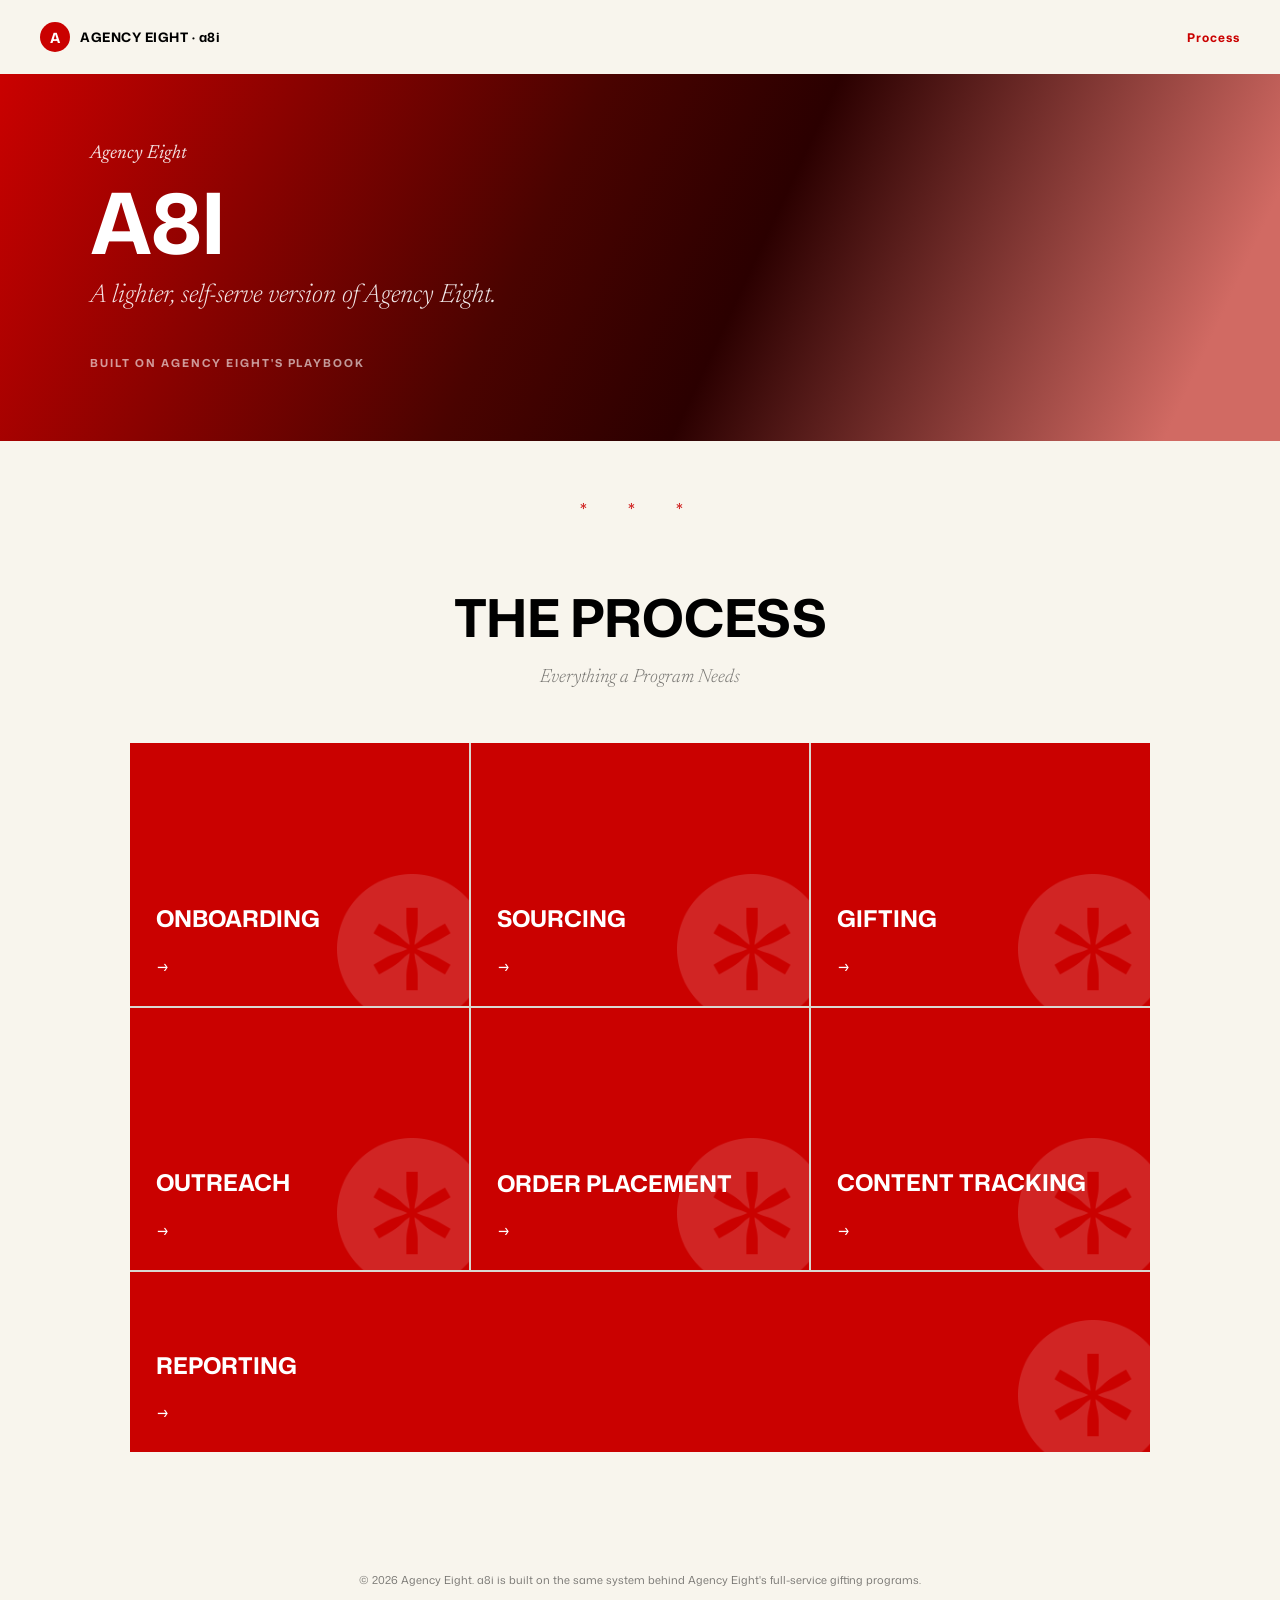
==== docs/index.html @ cb46a19c "Drop card numbers; add logo watermark to hub cards Co-Authored-By: Claude Sonnet 5 <noreply@anthropi" ====
<!DOCTYPE html>
<html lang="en">
<head>
<meta charset="utf-8">
<meta name="viewport" content="width=device-width, initial-scale=1">
<title>a8i — Our Process</title>
<link rel="icon" href="assets/icon-red.png">
<link rel="stylesheet" href="style.css">
</head>
<body>
<div id="header"></div>

<section class="hero">
  <div class="hero-inner">
    <div class="eyebrow">Agency Eight</div>
    <h1>A8I</h1>
    <p class="sub">A lighter, self-serve version of Agency Eight.</p>
    <div class="tagline">Built on Agency Eight's playbook</div>
  </div>
</section>

<div class="asterisk-divider">* * *</div>

<section class="section">
  <div class="section-head">
    <h2>The Process</h2>
    <p class="sub">Everything a Program Needs</p>
  </div>
  <div class="card-grid" id="card-grid"></div>
</section>

<div id="footer"></div>

<script src="common.js"></script>
<script>
const AREAS = [
  { id: "onboarding",       num: 1, title: "Onboarding" },
  { id: "sourcing",         num: 2, title: "Sourcing" },
  { id: "gifting",          num: 3, title: "Gifting" },
  { id: "outreach",         num: 4, title: "Outreach" },
  { id: "order-placement",  num: 5, title: "Order Placement" },
  { id: "content-tracking", num: 6, title: "Content Tracking" },
  { id: "reporting",        num: 7, title: "Reporting" },
];

document.getElementById("header").innerHTML = renderHeader({ onDark: false });
document.getElementById("footer").innerHTML = renderFooter();
const lastAlone = AREAS.length % 3 === 1;
document.getElementById("card-grid").innerHTML = AREAS.map((a, i) => `
  <a class="area-card${(lastAlone && i === AREAS.length - 1) ? " span-full" : ""}" href="${a.id}.html">
    <img class="card-mark" src="assets/icon-red.png" alt="">
    <h3>${escHtml(a.title)}</h3>
    <span class="arrow">&rarr;</span>
  </a>
`).join("");
</script>
</body>
</html>
---- docs/style.css ----
@import url('https://fonts.googleapis.com/css2?family=Mona+Sans:ital,wght@0,400;0,500;0,700;0,900;1,500&display=swap');
@import url('https://fonts.googleapis.com/css2?family=Newsreader:ital,wght@1,300;1,400&display=swap');

:root {
  --red: #CA0100;
  --black: #000000;
  --burgundy: #1A0000;
  --maroon: #400707;
  --ivory: #F8F5ED;
  --white: #FFFFFF;
  --dim: rgba(0,0,0,.52);
  --line: rgba(0,0,0,.12);
  --display: 'Mona Sans', -apple-system, sans-serif;
  --accent-serif: 'Newsreader', Georgia, serif;
}

* { box-sizing: border-box; margin: 0; padding: 0; }
.hidden { display: none !important; }
html { scroll-behavior: smooth; }
body {
  font-family: var(--display);
  background: var(--ivory);
  color: var(--black);
}

a { color: inherit; text-decoration: none; }

/* ── Header ─────────────────────────────────────────────────────────── */
.site-header {
  display: flex;
  align-items: center;
  justify-content: space-between;
  padding: 22px 40px;
  position: relative;
  z-index: 10;
}
.site-header.on-dark { color: var(--white); }
.brand-mark { display: flex; align-items: center; gap: 10px; font-weight: 700; }
.brand-mark .dot {
  width: 30px; height: 30px; border-radius: 50%;
  background: var(--red); color: var(--white);
  display: flex; align-items: center; justify-content: center;
  font-size: 14px; font-weight: 700; flex-shrink: 0;
}
.brand-mark .mark { font-size: 13px; letter-spacing: .04em; }
.header-nav { display: flex; align-items: center; gap: 26px; font-size: 12px; font-weight: 700; letter-spacing: .08em; white-space: nowrap; }
@media (max-width: 480px) {
  .site-header { flex-wrap: wrap; gap: 10px; padding: 18px 20px; }
  .brand-mark .mark { font-size: 11px; }
  .header-nav { gap: 16px; }
}
.header-nav a { color: var(--red); }
.site-header.on-dark .header-nav a { color: var(--white); }
.header-nav a:hover { opacity: .75; }
.back-link { display: inline-flex; align-items: center; gap: 8px; font-size: 12px; font-weight: 700; letter-spacing: .08em; color: var(--red); }
.site-header.on-dark .back-link { color: var(--white); }

/* ── Gradient hero (reused on hub + area pages) ────────────────────── */
.hero {
  background: linear-gradient(115deg, #CA0100 0%, #4a0300 42%, #2b0000 58%, #d16a63 92%);
  color: var(--white);
  padding: 0 40px 70px;
}
.hero-inner { max-width: 1100px; margin: 0 auto; padding-top: 70px; }
.eyebrow {
  font-family: var(--accent-serif); font-style: italic; font-weight: 400;
  font-size: 19px; color: rgba(255,255,255,.86); margin-bottom: 18px;
}
.hero h1 {
  font-size: clamp(42px, 7vw, 84px);
  font-weight: 700; text-transform: uppercase; letter-spacing: -.01em;
  line-height: .98; margin-bottom: 20px;
}
.hero .sub {
  font-family: var(--accent-serif); font-style: italic; font-weight: 300;
  font-size: clamp(17px, 2.2vw, 26px); color: rgba(255,255,255,.9); max-width: 46ch;
}
.hero .tagline {
  margin-top: 46px; font-size: 11px; font-weight: 700; letter-spacing: .18em;
  text-transform: uppercase; color: rgba(255,255,255,.6);
}

/* ── Asterisk divider ───────────────────────────────────────────────── */
.asterisk-divider { text-align: center; padding: 54px 0; color: var(--red); font-size: 22px; letter-spacing: 18px; }

/* ── Section shell ──────────────────────────────────────────────────── */
.section { max-width: 1100px; margin: 0 auto; padding: 0 40px 90px; }
.section-head { text-align: center; margin-bottom: 56px; }
.section-head h2 {
  font-size: clamp(32px, 4.5vw, 52px); font-weight: 700; text-transform: uppercase;
  letter-spacing: -.01em; margin-bottom: 14px;
}
.section-head .sub {
  font-family: var(--accent-serif); font-style: italic; font-weight: 300;
  font-size: 19px; color: var(--dim);
}

/* ── Area cards (hub) ───────────────────────────────────────────────── */
.card-grid {
  display: grid; grid-template-columns: repeat(3, 1fr); gap: 2px;
  background: var(--line);
}
@media (max-width: 760px) { .card-grid { grid-template-columns: 1fr; } }
.area-card {
  background: var(--red); color: var(--white);
  aspect-ratio: 4/3.1;
  display: flex; flex-direction: column; justify-content: flex-end;
  padding: 26px; position: relative; overflow: hidden;
  transition: filter .15s ease;
}
.area-card:hover { filter: brightness(1.08); }
.area-card .card-mark {
  position: absolute; right: -18px; bottom: -18px; width: 150px; height: 150px;
  filter: brightness(0) invert(1); opacity: .14; pointer-events: none;
}
.area-card h3 {
  position: relative; font-size: 23px; font-weight: 700; text-transform: uppercase; line-height: 1.12; margin-bottom: 6px;
}
.area-card p { position: relative; font-size: 12.5px; color: rgba(255,255,255,.72); max-width: 32ch; }
.area-card .arrow { position: relative; margin-top: 16px; font-size: 18px; display: inline-block; }
.area-card.span-full { grid-column: 1 / -1; aspect-ratio: auto; min-height: 180px; }

/* ── Numbered rows (area pages) ─────────────────────────────────────── */
.row-list { border-top: 1px solid var(--line); }
.row-item { display: grid; grid-template-columns: 56px 1fr; gap: 28px; padding: 40px 0; border-bottom: 1px solid var(--line); }
@media (max-width: 700px) { .row-item { grid-template-columns: 1fr; gap: 14px; } }
.row-badge {
  width: 40px; height: 40px; border-radius: 50%; border: 1.5px solid var(--red); color: var(--red);
  display: flex; align-items: center; justify-content: center; font-weight: 700; font-size: 14px;
}
.row-item h3 {
  color: var(--red); font-size: 20px; font-weight: 700; text-transform: uppercase; letter-spacing: .01em; margin-bottom: 14px;
}
.row-item .status-pill { display: inline-flex; align-items: center; gap: 6px; font-size: 10px; font-weight: 700; letter-spacing: .08em; text-transform: uppercase; padding: 3px 10px; border-radius: 20px; margin-left: 12px; vertical-align: middle; }
.row-item .status-pill.focus { background: rgba(202,1,0,.1); color: var(--red); }
.row-item .status-pill.focus .dot { width: 5px; height: 5px; border-radius: 50%; background: var(--red); display: inline-block; animation: pulse 1.8s ease-in-out infinite; margin-right: 5px; }
.row-item .status-pill.later { border: 1px solid var(--line); color: var(--dim); }
@keyframes pulse { 0%,100% { opacity: 1; } 50% { opacity: .3; } }
.row-item .row-note { font-family: var(--accent-serif); font-style: italic; color: var(--dim); font-size: 15px; margin-bottom: 18px; max-width: 56ch; }

/* ── Outline tree (nested content inside a row) ────────────────────── */
.outline { list-style: none; }
.outline-branch { position: relative; padding: 8px 0 8px 24px; border-left: 1px solid var(--line); margin-left: 6px; }
.outline-branch:last-child { border-left: 1px solid transparent; }
.outline-branch::before { content:""; position:absolute; left:-1px; top:18px; width:18px; height:1px; background:var(--line); }
.outline ol { list-style: none; }
.leaf { font-size: 14px; color: var(--black); line-height: 1.5; display: flex; align-items: flex-start; gap: 9px; flex-wrap: wrap; }
.leaf::before { content:""; width:5px; height:5px; border-radius:50%; background: var(--dim); margin-top:7px; flex-shrink:0; }
.leaf.q { color: var(--dim); font-style: italic; font-family: var(--accent-serif); font-size: 15px; }
.leaf.q::before { background: var(--red); }
.annotation { display:inline-flex; align-items:center; gap:6px; font-size:10.5px; font-weight:700; color:var(--red); background:rgba(202,1,0,.08); border:1px solid rgba(202,1,0,.25); padding:2px 9px 2px 3px; border-radius:20px; }
.annotation .avatar { width:15px; height:15px; border-radius:50%; background:var(--red); color:var(--white); font-size:8.5px; font-weight:700; display:flex; align-items:center; justify-content:center; }

/* ── Buttons ────────────────────────────────────────────────────────── */
.btn { display: inline-flex; align-items: center; gap: 10px; padding: 14px 26px; border-radius: 999px; font-size: 12px; font-weight: 700; letter-spacing: .06em; text-transform: uppercase; }
.btn-solid { background: var(--red); color: var(--white); }
.btn-outline { border: 1.5px solid var(--red); color: var(--red); }
.btn:hover { filter: brightness(1.1); }

/* ── Floating CTA card ──────────────────────────────────────────────── */
.cta-wrap { background: linear-gradient(115deg, #CA0100 0%, #4a0300 42%, #2b0000 58%, #d16a63 92%); padding: 90px 40px; }
.cta-card { max-width: 820px; margin: 0 auto; background: var(--ivory); padding: 70px 40px; text-align: center; }
.cta-card .star { color: var(--red); font-size: 26px; margin-bottom: 18px; }
.cta-card .eyebrow { font-family: var(--accent-serif); font-style: italic; color: var(--red); font-size: 18px; margin-bottom: 10px; }
.cta-card h2 { font-size: clamp(26px, 4vw, 40px); font-weight: 700; text-transform: uppercase; margin-bottom: 30px; line-height: 1.12; }
.cta-card .btns { display: flex; gap: 14px; justify-content: center; flex-wrap: wrap; }

/* ── Product forms (area pages) ─────────────────────────────────────── */
.product-shell { max-width: 760px; margin: 0 auto; }
.form-block { padding: 44px 0; border-bottom: 1px solid var(--line); }
.form-block:first-child { padding-top: 0; }
.form-block-label {
  font-size: 11px; font-weight: 700; letter-spacing: .12em; text-transform: uppercase;
  color: var(--red); margin-bottom: 18px;
}
.field { margin-bottom: 22px; }
.field:last-child { margin-bottom: 0; }
.field label { display: block; font-size: 13.5px; font-weight: 600; margin-bottom: 8px; }
.field .hint { font-size: 12px; color: var(--dim); margin-top: 6px; }
.field input[type=text], .field input[type=number], .field select, .field textarea,
.assist-input-row input[type=text] {
  width: 100%; font-family: var(--display); font-size: 14px; color: var(--black);
  background: var(--white); border: 1.5px solid var(--line); border-radius: 8px;
  padding: 11px 14px; outline: none; transition: border-color .15s ease;
}
.field input:focus, .field select:focus, .field textarea:focus, .assist-input-row input:focus { border-color: var(--red); }
.field textarea { resize: vertical; min-height: 84px; }
.field-row { display: grid; grid-template-columns: repeat(4, 1fr); gap: 14px; }
.field-row-3 { grid-template-columns: repeat(3, 1fr); }
@media (max-width: 640px) { .field-row, .field-row-3 { grid-template-columns: 1fr 1fr; } }

.range-slider { position: relative; height: 30px; margin-top: 10px; }
.range-track { position: absolute; top: 50%; left: 0; right: 0; height: 4px; background: var(--line); border-radius: 2px; transform: translateY(-50%); }
.range-fill { position: absolute; top: 50%; height: 4px; background: var(--red); border-radius: 2px; transform: translateY(-50%); }
.range-slider input[type=range] {
  position: absolute; top: 0; left: 0; width: 100%; height: 30px; margin: 0;
  background: transparent; -webkit-appearance: none; appearance: none; pointer-events: none;
}
.range-slider input[type=range]::-webkit-slider-runnable-track { background: transparent; }
.range-slider input[type=range]::-moz-range-track { background: transparent; }
.range-slider input[type=range]::-webkit-slider-thumb {
  -webkit-appearance: none; pointer-events: auto; width: 18px; height: 18px; border-radius: 50%;
  background: var(--red); border: 2px solid var(--white); box-shadow: 0 1px 4px rgba(0,0,0,.35);
  cursor: pointer; margin-top: 6px;
}
.range-slider input[type=range]::-moz-range-thumb {
  pointer-events: auto; width: 18px; height: 18px; border-radius: 50%; background: var(--red);
  border: 2px solid var(--white); box-shadow: 0 1px 4px rgba(0,0,0,.35); cursor: pointer;
}
.range-labels { display: flex; justify-content: space-between; font-size: 12.5px; font-weight: 600; color: var(--red); margin-top: 4px; max-width: 90px; }
.range-labels span:nth-child(2) { color: var(--dim); font-weight: 400; }

.upload-zone {
  border: 1.5px dashed var(--line); border-radius: 10px; padding: 32px 20px;
  text-align: center; color: var(--dim); font-size: 13.5px; cursor: pointer; transition: border-color .15s ease, background .15s ease;
}
.upload-zone:hover { border-color: var(--red); background: rgba(202,1,0,.03); }
.upload-zone .icon { font-size: 22px; color: var(--red); margin-bottom: 8px; }
.upload-zone strong { color: var(--black); }

.form-cta { display: flex; justify-content: flex-end; padding: 36px 0 0; }

/* ── Dark panel (describe → auto-fill sourcing criteria) ─────────────
   Deliberately NOT structured as a chat thread (no nested message
   bubbles) — that's the generic AI-chatbot look. Every input here uses
   the exact same field styling as the rest of the form (see .field
   input/select/textarea above); only label/hint text color adapts for
   the dark background. */
.assist-panel { background: var(--burgundy); color: var(--white); border-radius: 14px; padding: 30px; margin-top: 18px; }
.assist-panel .assist-head { display: flex; align-items: center; gap: 10px; margin-bottom: 14px; }
.assist-panel .assist-head .dot { width: 26px; height: 26px; border-radius: 50%; background: var(--red); display: flex; align-items: center; justify-content: center; font-size: 12px; font-weight: 700; flex-shrink: 0; }
.assist-panel .assist-head strong { font-size: 14px; display: block; }
.assist-panel .assist-head span { font-size: 11.5px; color: rgba(255,255,255,.55); }
.assist-prompt { font-size: 13.5px; line-height: 1.5; color: rgba(255,255,255,.65); margin-bottom: 16px; max-width: 56ch; }
.assist-input-row { display: flex; gap: 10px; margin-bottom: 10px; }
.assist-input-row input { flex: 1; }
.assist-send { background: var(--red); color: var(--white); border: none; border-radius: 8px; padding: 0 20px; font-weight: 700; font-size: 13px; cursor: pointer; flex-shrink: 0; }
.assist-send:hover { filter: brightness(1.1); }
.assist-reply { font-size: 13px; color: #ff8d86; margin-bottom: 20px; }

.assist-panel .field label { color: rgba(255,255,255,.85); }
.assist-panel .hint { color: rgba(255,255,255,.5); }
.assist-panel .range-track { background: rgba(255,255,255,.2); }
.assist-panel .range-labels span:nth-child(2) { color: rgba(255,255,255,.45); }
.assist-panel .divider { border-top: 1px solid rgba(255,255,255,.12); margin: 26px 0; }

/* ── Footer ─────────────────────────────────────────────────────────── */
.site-footer { padding: 30px 40px 50px; text-align: center; font-size: 11px; color: var(--dim); }
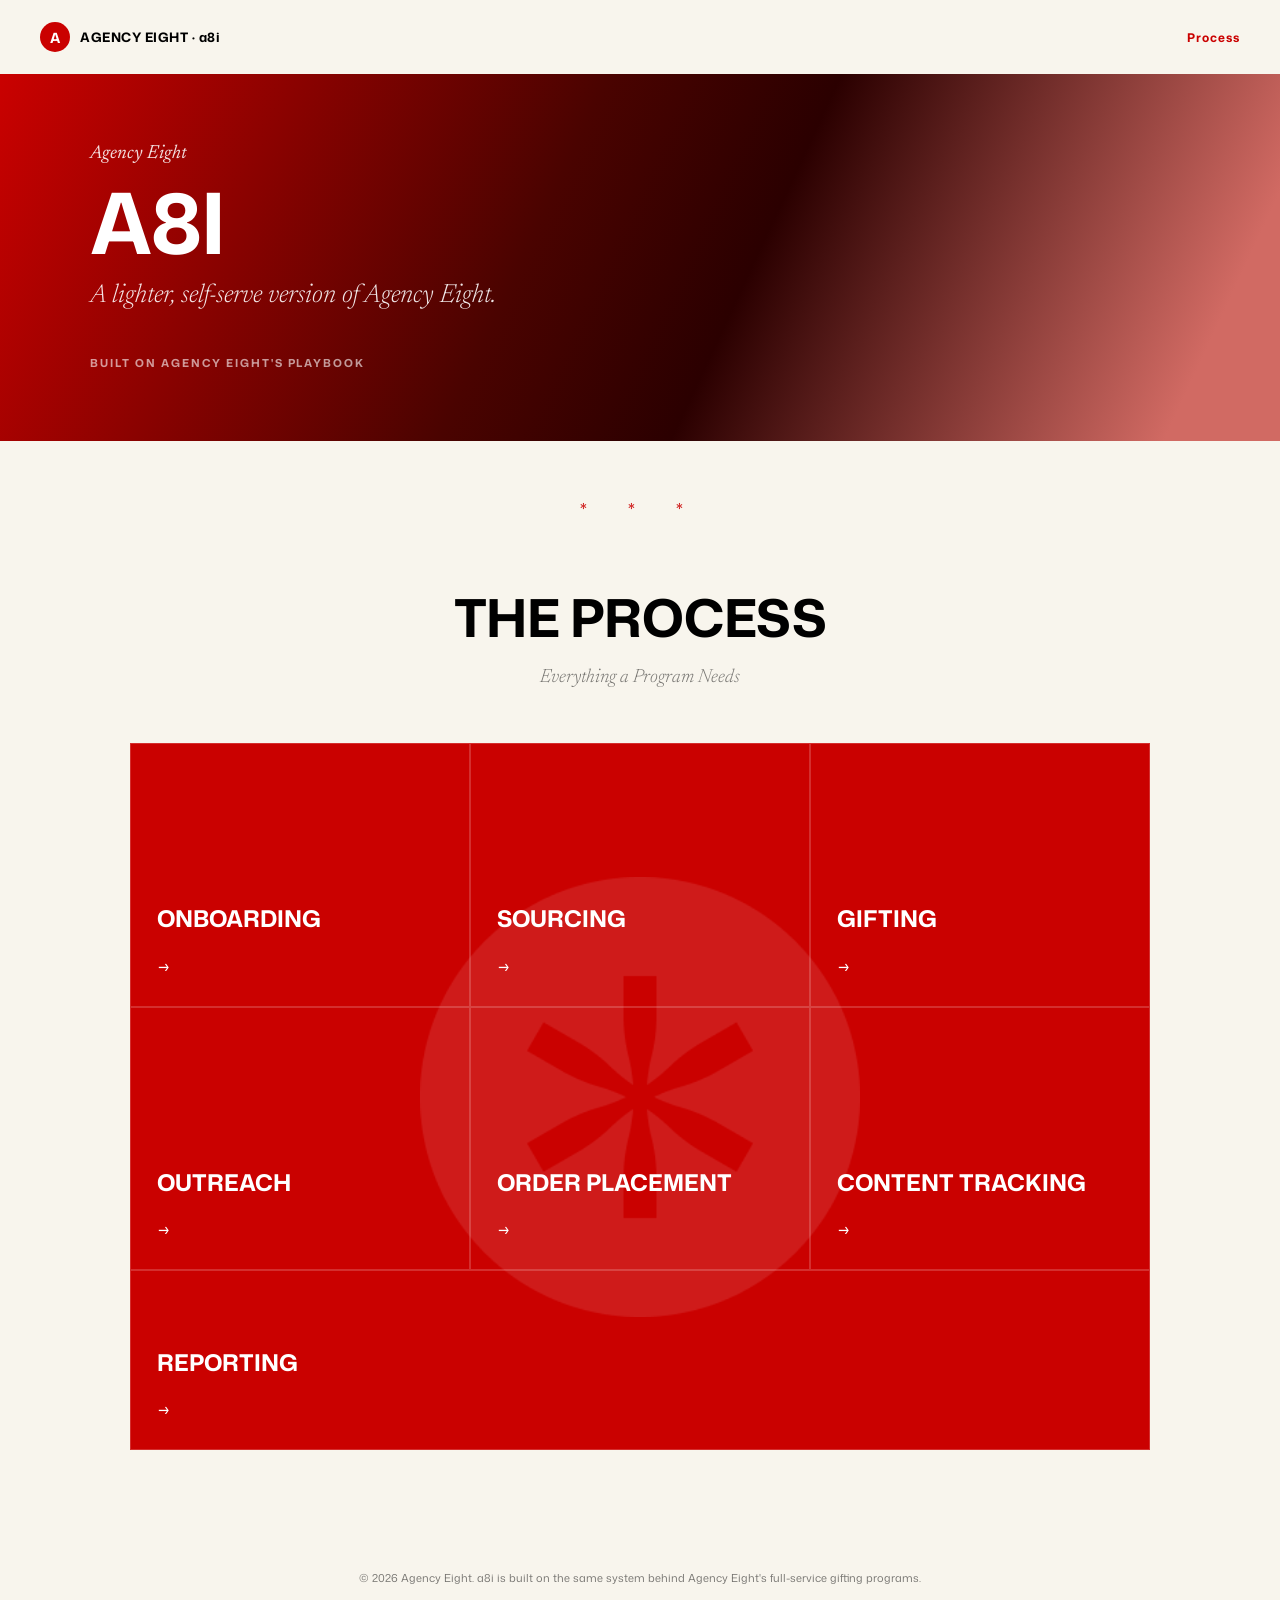
==== commit b50f87f5: "Make the logo watermark one shared emblem across the grid, not per-card Restructured so the red fill" ====
--- a/docs/index.html
+++ b/docs/index.html
@@ -48,7 +48,6 @@
 const lastAlone = AREAS.length % 3 === 1;
 document.getElementById("card-grid").innerHTML = AREAS.map((a, i) => `
   <a class="area-card${(lastAlone && i === AREAS.length - 1) ? " span-full" : ""}" href="${a.id}.html">
-    <img class="card-mark" src="assets/icon-red.png" alt="">
     <h3>${escHtml(a.title)}</h3>
     <span class="arrow">&rarr;</span>
   </a>
--- a/docs/style.css
+++ b/docs/style.css
@@ -96,28 +96,35 @@
 }
 
 /* ── Area cards (hub) ───────────────────────────────────────────────── */
+/* One shared red canvas for the whole grid (not per-card) — the logo
+   watermark lives here, centered across the full grid, so it reads as
+   one emblem behind all 7 boxes rather than one icon repeated in each.
+   Individual .area-card tiles are transparent "windows" onto this, with
+   borders standing in for the old grid-gap dividers. */
 .card-grid {
-  display: grid; grid-template-columns: repeat(3, 1fr); gap: 2px;
-  background: var(--line);
+  display: grid; grid-template-columns: repeat(3, 1fr); gap: 0;
+  position: relative; background: var(--red); overflow: hidden;
+}
+.card-grid::before {
+  content: ""; position: absolute; inset: 0; margin: auto; width: 440px; height: 440px;
+  background: url('assets/icon-red.png') center / contain no-repeat;
+  filter: brightness(0) invert(1); opacity: .1; pointer-events: none;
 }
 @media (max-width: 760px) { .card-grid { grid-template-columns: 1fr; } }
 .area-card {
-  background: var(--red); color: var(--white);
+  color: var(--white); background: transparent;
+  border: 1px solid rgba(255,255,255,.18);
   aspect-ratio: 4/3.1;
   display: flex; flex-direction: column; justify-content: flex-end;
-  padding: 26px; position: relative; overflow: hidden;
-  transition: filter .15s ease;
-}
-.area-card:hover { filter: brightness(1.08); }
-.area-card .card-mark {
-  position: absolute; right: -18px; bottom: -18px; width: 150px; height: 150px;
-  filter: brightness(0) invert(1); opacity: .14; pointer-events: none;
-}
+  padding: 26px; position: relative;
+  transition: background .15s ease;
+}
+.area-card:hover { background: rgba(255,255,255,.06); }
 .area-card h3 {
-  position: relative; font-size: 23px; font-weight: 700; text-transform: uppercase; line-height: 1.12; margin-bottom: 6px;
-}
-.area-card p { position: relative; font-size: 12.5px; color: rgba(255,255,255,.72); max-width: 32ch; }
-.area-card .arrow { position: relative; margin-top: 16px; font-size: 18px; display: inline-block; }
+  font-size: 23px; font-weight: 700; text-transform: uppercase; line-height: 1.12; margin-bottom: 6px;
+}
+.area-card p { font-size: 12.5px; color: rgba(255,255,255,.72); max-width: 32ch; }
+.area-card .arrow { margin-top: 16px; font-size: 18px; display: inline-block; }
 .area-card.span-full { grid-column: 1 / -1; aspect-ratio: auto; min-height: 180px; }
 
 /* ── Numbered rows (area pages) ─────────────────────────────────────── */
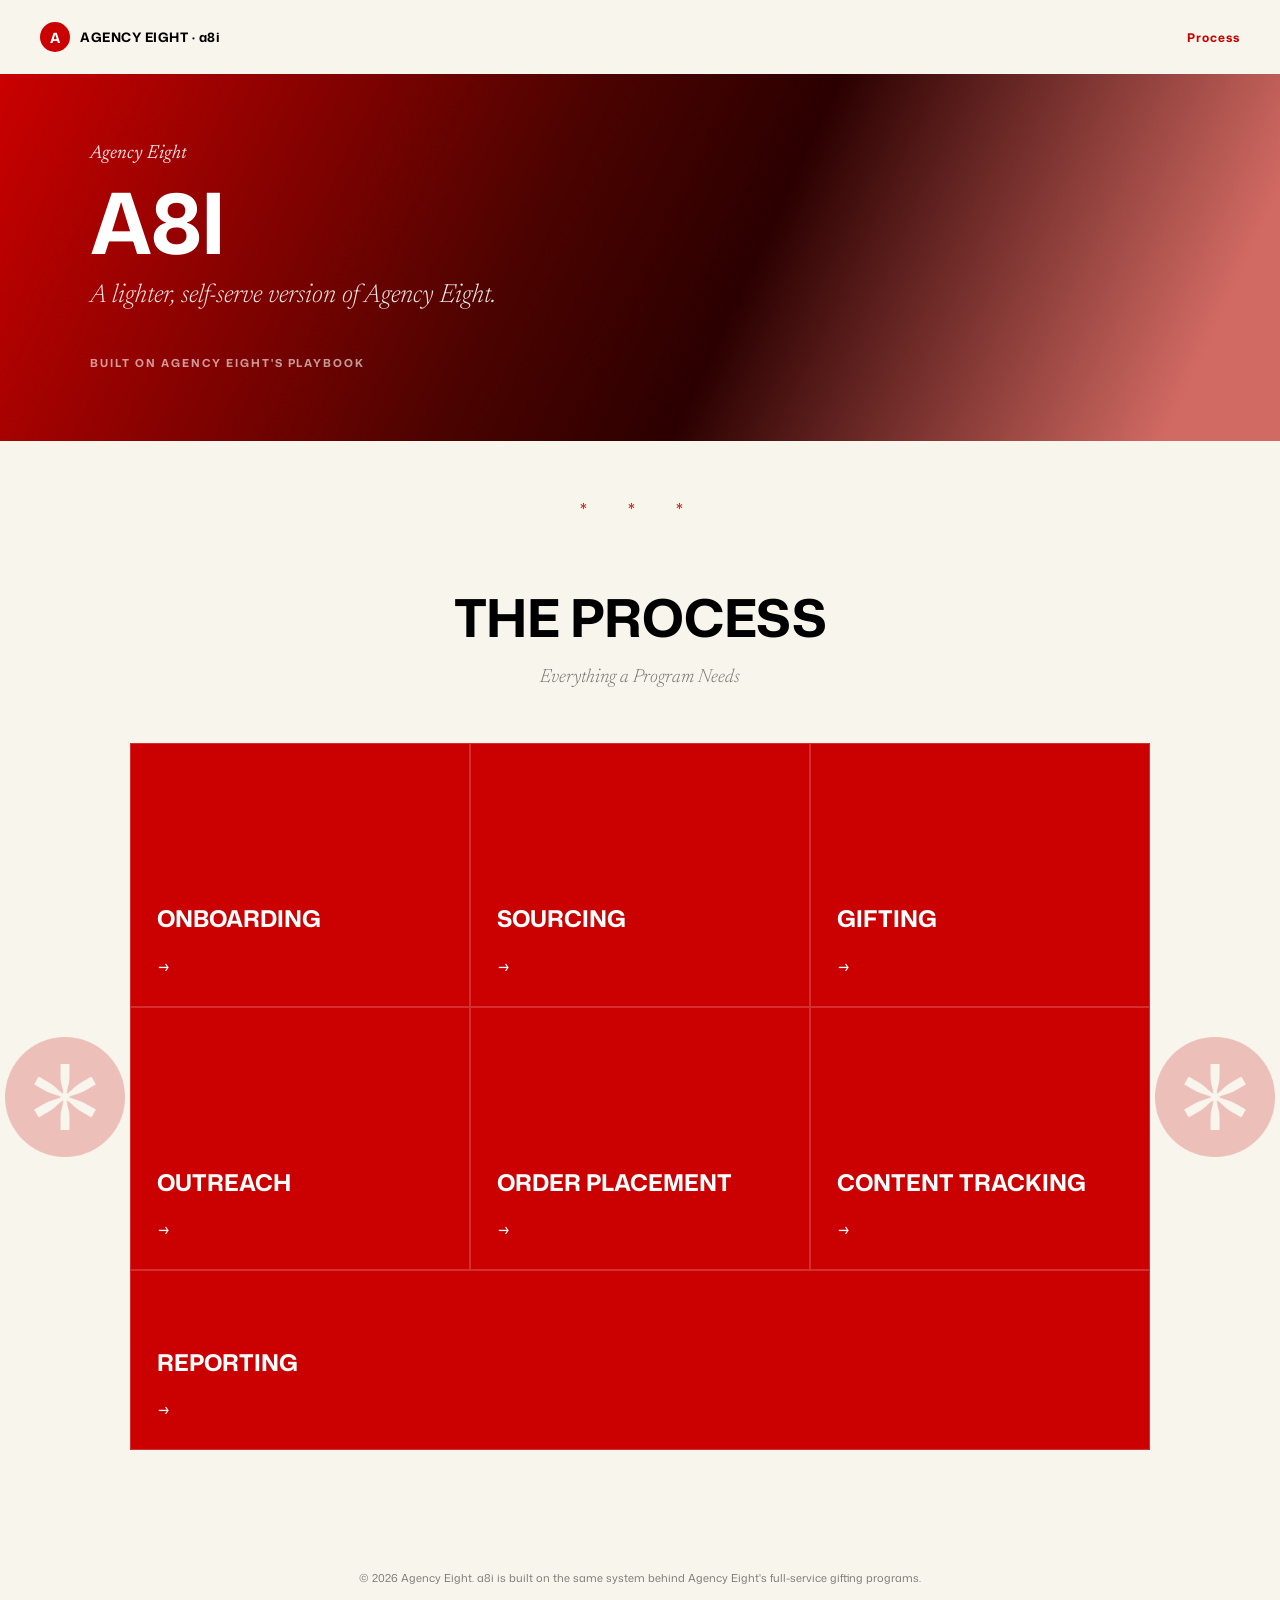
==== commit cf4152ba: "Move logo watermark out of the grid into the page margins Per Emmett: no logo inside the boxes at al" ====
--- a/docs/index.html
+++ b/docs/index.html
@@ -26,7 +26,11 @@
     <h2>The Process</h2>
     <p class="sub">Everything a Program Needs</p>
   </div>
-  <div class="card-grid" id="card-grid"></div>
+  <div class="process-row">
+    <div class="side-logo" aria-hidden="true"><div class="mark"></div></div>
+    <div class="card-grid" id="card-grid"></div>
+    <div class="side-logo" aria-hidden="true"><div class="mark"></div></div>
+  </div>
 </section>
 
 <div id="footer"></div>
--- a/docs/style.css
+++ b/docs/style.css
@@ -96,21 +96,25 @@
 }
 
 /* ── Area cards (hub) ───────────────────────────────────────────────── */
-/* One shared red canvas for the whole grid (not per-card) — the logo
-   watermark lives here, centered across the full grid, so it reads as
-   one emblem behind all 7 boxes rather than one icon repeated in each.
-   Individual .area-card tiles are transparent "windows" onto this, with
-   borders standing in for the old grid-gap dividers. */
+/* No logo inside the boxes — see .process-row / .side-logo below instead,
+   which flank the grid in the page margins. Cards are transparent
+   "windows" onto the grid's own red fill, with a border standing in for
+   the old grid-gap dividers. */
 .card-grid {
   display: grid; grid-template-columns: repeat(3, 1fr); gap: 0;
   position: relative; background: var(--red); overflow: hidden;
 }
-.card-grid::before {
-  content: ""; position: absolute; inset: 0; margin: auto; width: 440px; height: 440px;
-  background: url('assets/icon-red.png') center / contain no-repeat;
-  filter: brightness(0) invert(1); opacity: .1; pointer-events: none;
-}
 @media (max-width: 760px) { .card-grid { grid-template-columns: 1fr; } }
+
+/* Breaks out of .section's max-width to span the full viewport, so the
+   side logos can sit in the actual page margins rather than being
+   squeezed next to the grid. The grid itself keeps its original width,
+   centered exactly as before. */
+.process-row { display: flex; align-items: stretch; position: relative; width: 100vw; left: 50%; transform: translateX(-50%); }
+.process-row .card-grid { flex: 0 0 auto; width: min(100% - 80px, 1020px); margin: 0 auto; }
+.side-logo { flex: 1 1 0; display: flex; align-items: center; justify-content: center; min-width: 0; }
+.side-logo .mark { width: 120px; height: 120px; background: url('assets/icon-red.png') center / contain no-repeat; opacity: .22; }
+@media (max-width: 900px) { .side-logo { display: none; } }
 .area-card {
   color: var(--white); background: transparent;
   border: 1px solid rgba(255,255,255,.18);
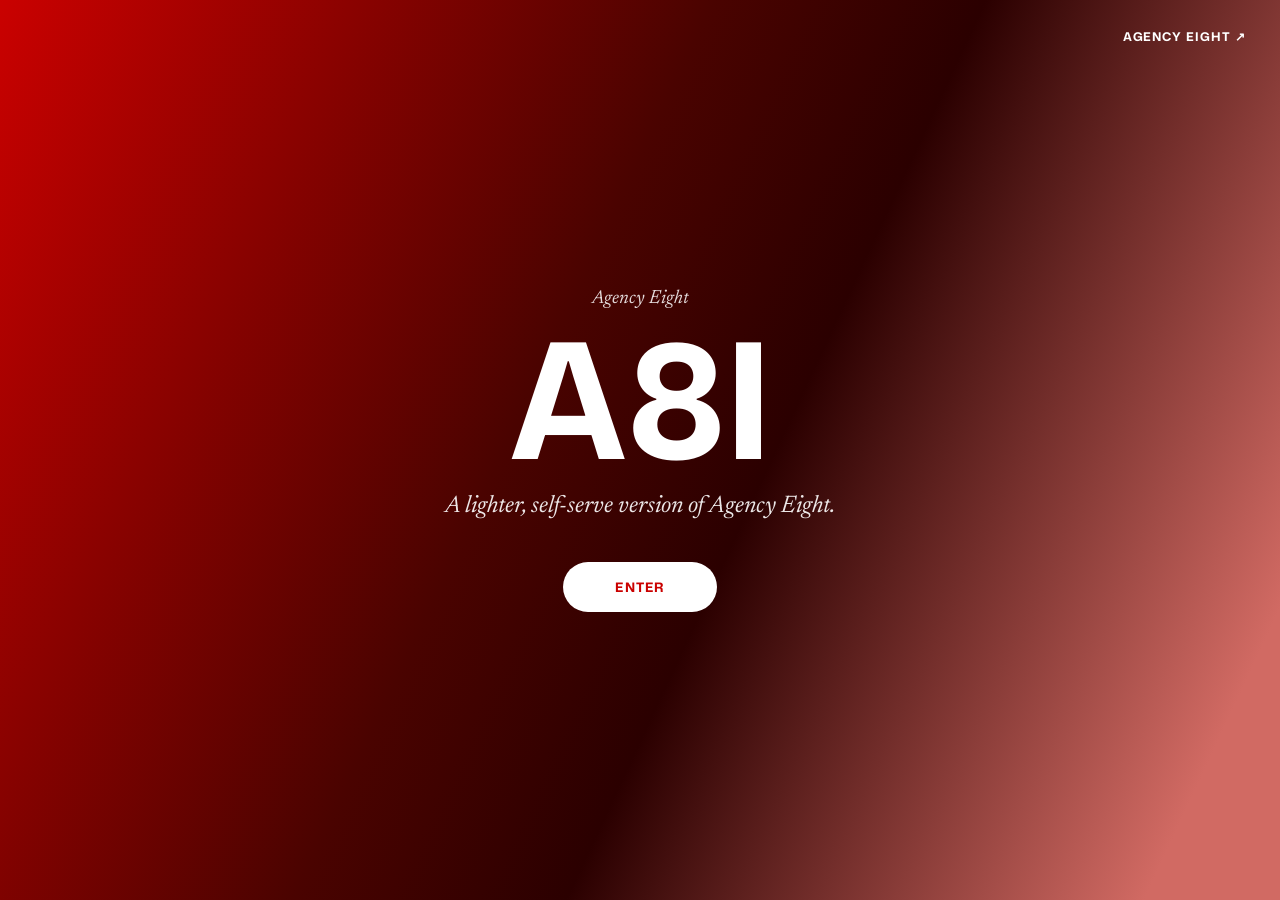
==== commit 9dc93f64: "Add a splash/cover page that fades into the hub, plus a real-site link Per Emmett: index.html is now" ====
--- a/docs/index.html
+++ b/docs/index.html
@@ -3,59 +3,24 @@
 <head>
 <meta charset="utf-8">
 <meta name="viewport" content="width=device-width, initial-scale=1">
-<title>a8i — Our Process</title>
+<title>A8I — Agency Eight</title>
 <link rel="icon" href="assets/icon-red.png">
 <link rel="stylesheet" href="style.css">
 </head>
 <body>
-<div id="header"></div>
-
-<section class="hero">
-  <div class="hero-inner">
-    <div class="eyebrow">Agency Eight</div>
-    <h1>A8I</h1>
-    <p class="sub">A lighter, self-serve version of Agency Eight.</p>
-    <div class="tagline">Built on Agency Eight's playbook</div>
-  </div>
-</section>
-
-<div class="asterisk-divider">* * *</div>
-
-<section class="section">
-  <div class="section-head">
-    <h2>The Process</h2>
-    <p class="sub">Everything a Program Needs</p>
-  </div>
-  <div class="process-row">
-    <div class="side-logo" aria-hidden="true"><div class="mark"></div></div>
-    <div class="card-grid" id="card-grid"></div>
-    <div class="side-logo" aria-hidden="true"><div class="mark"></div></div>
-  </div>
-</section>
-
-<div id="footer"></div>
-
-<script src="common.js"></script>
+<div class="splash" id="splash">
+  <a class="splash-site-link" href="https://agency-eight.com" target="_blank" rel="noopener">Agency Eight &#8599;</a>
+  <div class="splash-eyebrow">Agency Eight</div>
+  <h1 class="splash-title">A8I</h1>
+  <p class="splash-sub">A lighter, self-serve version of Agency Eight.</p>
+  <button class="splash-enter" id="enter-btn" type="button">Enter</button>
+</div>
 <script>
-const AREAS = [
-  { id: "onboarding",       num: 1, title: "Onboarding" },
-  { id: "sourcing",         num: 2, title: "Sourcing" },
-  { id: "gifting",          num: 3, title: "Gifting" },
-  { id: "outreach",         num: 4, title: "Outreach" },
-  { id: "order-placement",  num: 5, title: "Order Placement" },
-  { id: "content-tracking", num: 6, title: "Content Tracking" },
-  { id: "reporting",        num: 7, title: "Reporting" },
-];
-
-document.getElementById("header").innerHTML = renderHeader({ onDark: false });
-document.getElementById("footer").innerHTML = renderFooter();
-const lastAlone = AREAS.length % 3 === 1;
-document.getElementById("card-grid").innerHTML = AREAS.map((a, i) => `
-  <a class="area-card${(lastAlone && i === AREAS.length - 1) ? " span-full" : ""}" href="${a.id}.html">
-    <h3>${escHtml(a.title)}</h3>
-    <span class="arrow">&rarr;</span>
-  </a>
-`).join("");
+document.getElementById("enter-btn").addEventListener("click", () => {
+  const splash = document.getElementById("splash");
+  splash.classList.add("fade-out");
+  setTimeout(() => { window.location.href = "process.html"; }, 480);
+});
 </script>
 </body>
 </html>
--- a/docs/style.css
+++ b/docs/style.css
@@ -189,12 +189,12 @@
 .field label { display: block; font-size: 13.5px; font-weight: 600; margin-bottom: 8px; }
 .field .hint { font-size: 12px; color: var(--dim); margin-top: 6px; }
 .field input[type=text], .field input[type=number], .field select, .field textarea,
-.assist-input-row input[type=text] {
+.assist-input-row input[type=text], .modal-card input[type=text], .modal-card input[type=password] {
   width: 100%; font-family: var(--display); font-size: 14px; color: var(--black);
   background: var(--white); border: 1.5px solid var(--line); border-radius: 8px;
   padding: 11px 14px; outline: none; transition: border-color .15s ease;
 }
-.field input:focus, .field select:focus, .field textarea:focus, .assist-input-row input:focus { border-color: var(--red); }
+.field input:focus, .field select:focus, .field textarea:focus, .assist-input-row input:focus, .modal-card input:focus { border-color: var(--red); }
 .field textarea { resize: vertical; min-height: 84px; }
 .field-row { display: grid; grid-template-columns: repeat(4, 1fr); gap: 14px; }
 .field-row-3 { grid-template-columns: repeat(3, 1fr); }
@@ -230,6 +230,65 @@
 .upload-zone strong { color: var(--black); }
 
 .form-cta { display: flex; justify-content: flex-end; padding: 36px 0 0; }
+a.btn[aria-disabled="true"] { opacity: .4; pointer-events: none; cursor: not-allowed; }
+
+.brief-list { margin-top: 10px; display: flex; flex-direction: column; gap: 6px; }
+.brief-item { display: flex; align-items: center; justify-content: space-between; gap: 10px; font-size: 12.5px; background: var(--white); border: 1.5px solid var(--line); border-radius: 8px; padding: 8px 12px; }
+.brief-item .name { font-weight: 600; }
+.brief-item .meta { color: var(--dim); margin-left: 6px; font-weight: 400; }
+.brief-item .remove { color: var(--red); cursor: pointer; font-weight: 700; background: none; border: none; font-size: 14px; line-height: 1; }
+.brief-item.uploading { opacity: .55; }
+
+/* ── Sourcing review table ──────────────────────────────────────────── */
+.review-summary { font-size: 14px; color: var(--dim); margin-bottom: 10px; }
+.review-tally { display: flex; gap: 24px; font-size: 13px; font-weight: 700; margin-bottom: 20px; }
+.review-tally .approved { color: #1a7a1a; }
+.review-tally .disapproved { color: var(--red); }
+.review-tally .pending { color: var(--dim); }
+
+.src-toolbar { display: flex; gap: 10px; flex-wrap: wrap; align-items: center; margin-bottom: 16px; }
+.src-toolbar input[type=search], .src-toolbar select {
+  font-family: var(--display); font-size: 13px; padding: 9px 12px; border: 1.5px solid var(--line);
+  border-radius: 8px; background: var(--white); color: var(--black); outline: none;
+}
+.src-toolbar input[type=search] { min-width: 220px; flex: 1 1 220px; }
+.src-toolbar input[type=search]:focus, .src-toolbar select:focus { border-color: var(--red); }
+.src-shown-count { font-size: 12px; color: var(--dim); margin: 0 0 10px; }
+
+.src-table-wrap { background: var(--white); border: 1px solid var(--line); border-radius: 10px; overflow-x: auto; margin-bottom: 40px; }
+table.src-table { border-collapse: collapse; width: 100%; font-size: 13px; white-space: nowrap; }
+.src-table th, .src-table td { padding: 10px 14px; border-bottom: 1px solid var(--line); text-align: left; }
+.src-table thead th {
+  background: var(--ivory); font-weight: 700; text-transform: uppercase; font-size: 10px; letter-spacing: .05em;
+  color: var(--dim); cursor: pointer; user-select: none; white-space: nowrap;
+}
+.src-table thead th.no-sort { cursor: default; }
+.src-table thead th .sort-icon { color: var(--red); }
+.src-table tbody tr:hover { background: var(--ivory); }
+.src-table tbody tr.decided-no { opacity: .4; }
+.src-table td.name-cell { font-weight: 700; color: var(--black); }
+.src-table a.plat-link { color: var(--red); text-decoration: none; font-weight: 600; }
+.src-table a.plat-link:hover { text-decoration: underline; }
+.src-table .dim { color: var(--dim); }
+.src-table .yn-cell { display: flex; gap: 6px; }
+
+.yn-btn { width: 28px; height: 28px; border-radius: 50%; border: 1.5px solid var(--line); background: var(--white); font-weight: 700; font-size: 12px; cursor: pointer; transition: all .1s ease; flex-shrink: 0; }
+.yn-btn.yes { color: #1a7a1a; }
+.yn-btn.no { color: var(--red); }
+.yn-btn.yes.active { background: #1a7a1a; color: var(--white); border-color: #1a7a1a; }
+.yn-btn.no.active { background: var(--red); color: var(--white); border-color: var(--red); }
+
+.empty-state { text-align: center; padding: 60px 20px; color: var(--dim); }
+.empty-state a { color: var(--red); font-weight: 700; }
+
+/* ── Modal overlay (API key prompt) ─────────────────────────────────── */
+.overlay { position: fixed; inset: 0; background: rgba(0,0,0,.55); display: flex; align-items: center; justify-content: center; z-index: 200; padding: 20px; }
+.modal-card { background: var(--ivory); border-radius: 14px; padding: 32px; max-width: 420px; width: 100%; }
+.modal-card h3 { font-size: 19px; font-weight: 700; margin-bottom: 10px; }
+.modal-card p { font-size: 13.5px; color: var(--dim); line-height: 1.5; margin-bottom: 16px; }
+.modal-card input { width: 100%; margin-bottom: 16px; }
+.modal-actions { display: flex; justify-content: flex-end; gap: 10px; }
+.modal-actions button { font-family: inherit; }
 
 /* ── Dark panel (describe → auto-fill sourcing criteria) ─────────────
    Deliberately NOT structured as a chat thread (no nested message
@@ -257,3 +316,28 @@
 
 /* ── Footer ─────────────────────────────────────────────────────────── */
 .site-footer { padding: 30px 40px 50px; text-align: center; font-size: 11px; color: var(--dim); }
+
+/* ── Splash / landing page ──────────────────────────────────────────── */
+html, body { height: 100%; }
+.splash {
+  min-height: 100vh; display: flex; flex-direction: column; align-items: center; justify-content: center;
+  background: linear-gradient(115deg, #CA0100 0%, #4a0300 42%, #2b0000 58%, #d16a63 92%);
+  position: relative; text-align: center; padding: 40px;
+  transition: opacity .5s ease;
+}
+.splash.fade-out { opacity: 0; }
+.splash-site-link {
+  position: absolute; top: 28px; right: 34px;
+  color: var(--white); font-size: 12px; font-weight: 700; letter-spacing: .08em; text-transform: uppercase;
+  text-decoration: none;
+}
+.splash-site-link:hover { opacity: .8; }
+.splash-eyebrow { font-family: var(--accent-serif); font-style: italic; color: rgba(255,255,255,.85); font-size: 19px; margin-bottom: 14px; }
+.splash-title { font-family: var(--display); font-size: clamp(70px, 14vw, 160px); font-weight: 700; color: var(--white); line-height: .95; margin-bottom: 20px; }
+.splash-sub { font-family: var(--accent-serif); font-style: italic; color: rgba(255,255,255,.9); font-size: clamp(16px, 2.4vw, 24px); margin-bottom: 44px; }
+.splash-enter {
+  background: var(--white); color: var(--red); padding: 16px 52px; border-radius: 999px;
+  font-family: var(--display); font-weight: 700; letter-spacing: .1em; text-transform: uppercase; font-size: 13px;
+  border: none; cursor: pointer; transition: filter .15s ease;
+}
+.splash-enter:hover { filter: brightness(.95); }
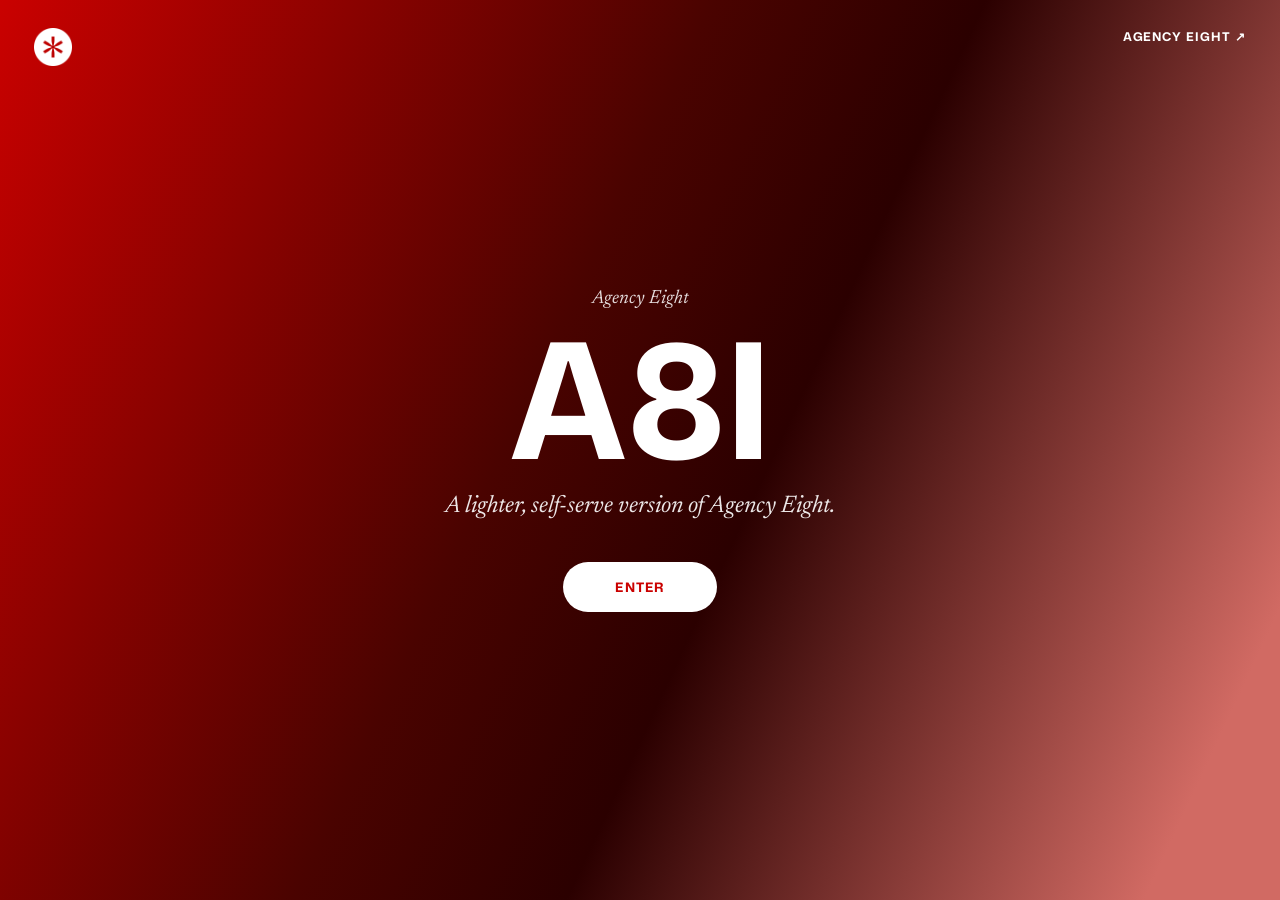
==== commit 4701115a: "Use the real brand mark everywhere and capitalize A8I in visible text - Splash page and shared heade" ====
--- a/docs/index.html
+++ b/docs/index.html
@@ -9,6 +9,7 @@
 </head>
 <body>
 <div class="splash" id="splash">
+  <img class="splash-logo" src="assets/icon-red.png" alt="Agency Eight">
   <a class="splash-site-link" href="https://agency-eight.com" target="_blank" rel="noopener">Agency Eight &#8599;</a>
   <div class="splash-eyebrow">Agency Eight</div>
   <h1 class="splash-title">A8I</h1>
--- a/docs/style.css
+++ b/docs/style.css
@@ -36,12 +36,8 @@
 }
 .site-header.on-dark { color: var(--white); }
 .brand-mark { display: flex; align-items: center; gap: 10px; font-weight: 700; }
-.brand-mark .dot {
-  width: 30px; height: 30px; border-radius: 50%;
-  background: var(--red); color: var(--white);
-  display: flex; align-items: center; justify-content: center;
-  font-size: 14px; font-weight: 700; flex-shrink: 0;
-}
+.brand-mark .logo-mark { width: 30px; height: 30px; flex-shrink: 0; display: block; }
+.site-header.on-dark .brand-mark .logo-mark { filter: brightness(0) invert(1); }
 .brand-mark .mark { font-size: 13px; letter-spacing: .04em; }
 .header-nav { display: flex; align-items: center; gap: 26px; font-size: 12px; font-weight: 700; letter-spacing: .08em; white-space: nowrap; }
 @media (max-width: 480px) {
@@ -326,6 +322,11 @@
   transition: opacity .5s ease;
 }
 .splash.fade-out { opacity: 0; }
+.splash-logo {
+  position: absolute; top: 28px; left: 34px;
+  width: 38px; height: 38px;
+  filter: brightness(0) invert(1);
+}
 .splash-site-link {
   position: absolute; top: 28px; right: 34px;
   color: var(--white); font-size: 12px; font-weight: 700; letter-spacing: .08em; text-transform: uppercase;
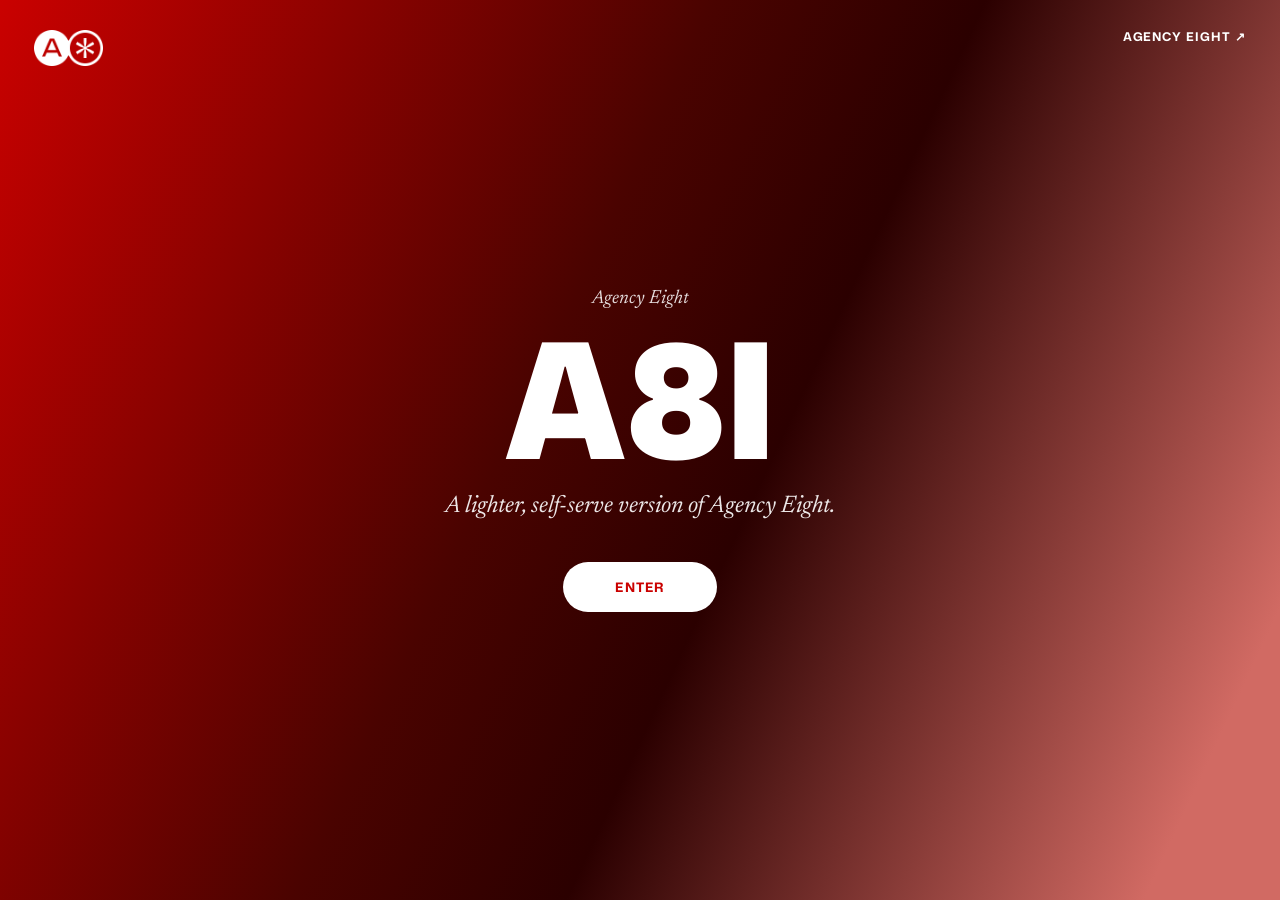
==== commit 6ee98e57: "Use the real two-circle brand mark, uppercase nav, heavier headline weight - Swap the single-asteris" ====
--- a/docs/index.html
+++ b/docs/index.html
@@ -9,7 +9,7 @@
 </head>
 <body>
 <div class="splash" id="splash">
-  <img class="splash-logo" src="assets/icon-red.png" alt="Agency Eight">
+  <img class="splash-logo" src="assets/symbol-horizontal-red.png" alt="Agency Eight">
   <a class="splash-site-link" href="https://agency-eight.com" target="_blank" rel="noopener">Agency Eight &#8599;</a>
   <div class="splash-eyebrow">Agency Eight</div>
   <h1 class="splash-title">A8I</h1>
--- a/docs/style.css
+++ b/docs/style.css
@@ -36,10 +36,10 @@
 }
 .site-header.on-dark { color: var(--white); }
 .brand-mark { display: flex; align-items: center; gap: 10px; font-weight: 700; }
-.brand-mark .logo-mark { width: 30px; height: 30px; flex-shrink: 0; display: block; }
+.brand-mark .logo-mark { height: 28px; width: auto; flex-shrink: 0; display: block; }
 .site-header.on-dark .brand-mark .logo-mark { filter: brightness(0) invert(1); }
 .brand-mark .mark { font-size: 13px; letter-spacing: .04em; }
-.header-nav { display: flex; align-items: center; gap: 26px; font-size: 12px; font-weight: 700; letter-spacing: .08em; white-space: nowrap; }
+.header-nav { display: flex; align-items: center; gap: 26px; font-size: 12px; font-weight: 700; letter-spacing: .08em; text-transform: uppercase; white-space: nowrap; }
 @media (max-width: 480px) {
   .site-header { flex-wrap: wrap; gap: 10px; padding: 18px 20px; }
   .brand-mark .mark { font-size: 11px; }
@@ -64,7 +64,7 @@
 }
 .hero h1 {
   font-size: clamp(42px, 7vw, 84px);
-  font-weight: 700; text-transform: uppercase; letter-spacing: -.01em;
+  font-weight: 900; text-transform: uppercase; letter-spacing: -.01em;
   line-height: .98; margin-bottom: 20px;
 }
 .hero .sub {
@@ -323,8 +323,8 @@
 }
 .splash.fade-out { opacity: 0; }
 .splash-logo {
-  position: absolute; top: 28px; left: 34px;
-  width: 38px; height: 38px;
+  position: absolute; top: 30px; left: 34px;
+  height: 36px; width: auto;
   filter: brightness(0) invert(1);
 }
 .splash-site-link {
@@ -334,7 +334,7 @@
 }
 .splash-site-link:hover { opacity: .8; }
 .splash-eyebrow { font-family: var(--accent-serif); font-style: italic; color: rgba(255,255,255,.85); font-size: 19px; margin-bottom: 14px; }
-.splash-title { font-family: var(--display); font-size: clamp(70px, 14vw, 160px); font-weight: 700; color: var(--white); line-height: .95; margin-bottom: 20px; }
+.splash-title { font-family: var(--display); font-size: clamp(70px, 14vw, 160px); font-weight: 900; color: var(--white); line-height: .95; margin-bottom: 20px; }
 .splash-sub { font-family: var(--accent-serif); font-style: italic; color: rgba(255,255,255,.9); font-size: clamp(16px, 2.4vw, 24px); margin-bottom: 44px; }
 .splash-enter {
   background: var(--white); color: var(--red); padding: 16px 52px; border-radius: 999px;
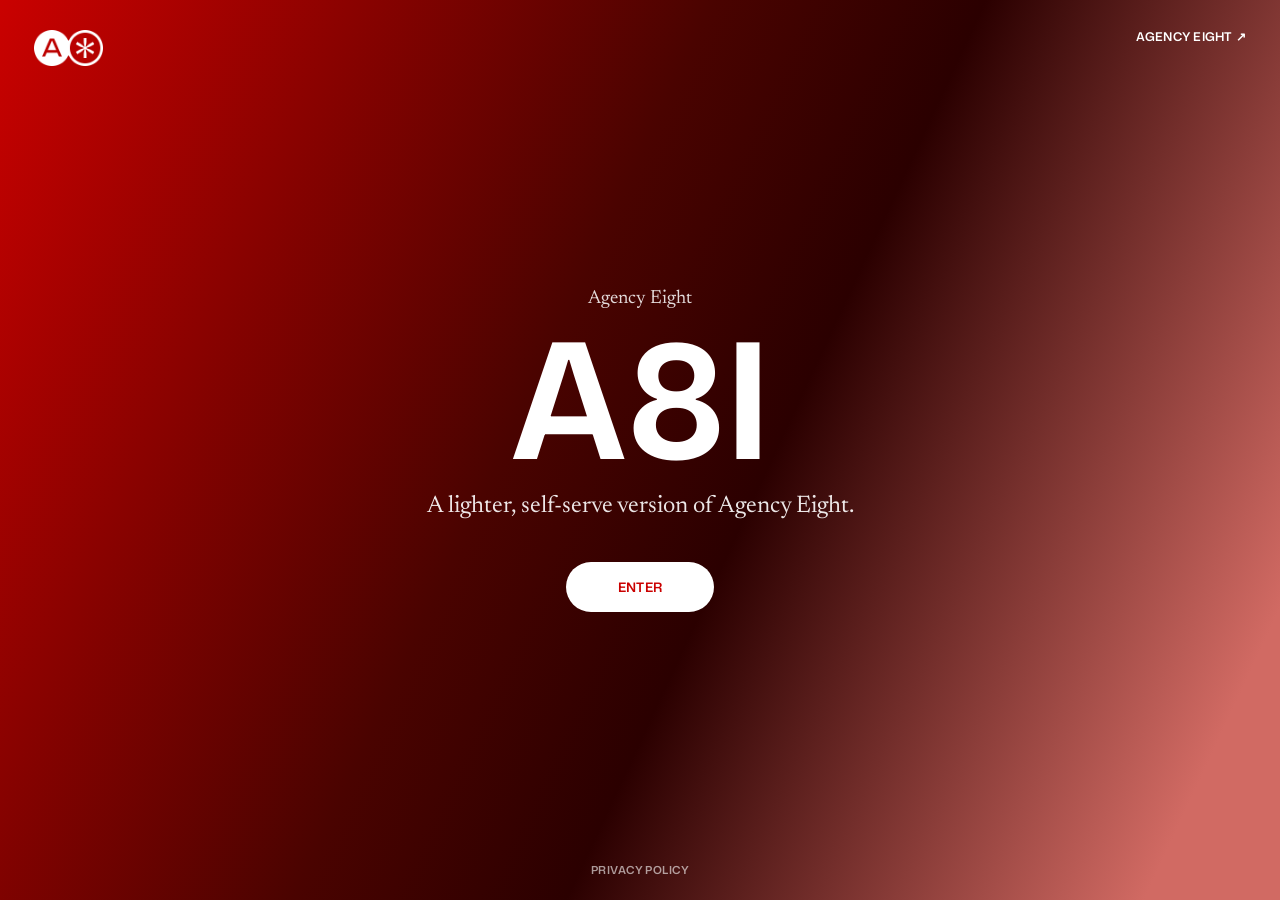
==== commit ed5da1a9: "Add privacy policy page for CASA review prerequisites Covers exact Gmail scopes used, what's stored " ====
--- a/docs/index.html
+++ b/docs/index.html
@@ -15,6 +15,7 @@
   <h1 class="splash-title">A8I</h1>
   <p class="splash-sub">A lighter, self-serve version of Agency Eight.</p>
   <button class="splash-enter" id="enter-btn" type="button">Enter</button>
+  <a class="splash-privacy-link" href="privacy.html">Privacy Policy</a>
 </div>
 <script>
 document.getElementById("enter-btn").addEventListener("click", () => {
--- a/docs/style.css
+++ b/docs/style.css
@@ -1,5 +1,16 @@
-@import url('https://fonts.googleapis.com/css2?family=Mona+Sans:ital,wght@0,400;0,500;0,700;0,900;1,500&display=swap');
-@import url('https://fonts.googleapis.com/css2?family=Newsreader:ital,wght@1,300;1,400&display=swap');
+@import url('https://fonts.googleapis.com/css2?family=Newsreader:opsz,wght@6..72,300;6..72,400&display=swap');
+
+/* The real agency-eight.com headline/nav font is Mona Sans VARIABLE (not the
+   static Google Fonts cut) at font-weight ~520 — nowhere near the 700/900 we
+   used before. Self-hosted here (not loaded from Google Fonts) because that's
+   the only way to get the true variable instance rather than fixed static
+   weights. */
+@font-face {
+  font-family: 'Mona Sans Variable';
+  src: url('assets/fonts/mona-sans-variable-latin.woff2') format('woff2-variations');
+  font-weight: 200 900;
+  font-display: swap;
+}
 
 :root {
   --red: #CA0100;
@@ -10,7 +21,9 @@
   --white: #FFFFFF;
   --dim: rgba(0,0,0,.52);
   --line: rgba(0,0,0,.12);
-  --display: 'Mona Sans', -apple-system, sans-serif;
+  --green: #1A7A1A;
+  --amber: #B8690A;
+  --display: 'Mona Sans Variable', -apple-system, sans-serif;
   --accent-serif: 'Newsreader', Georgia, serif;
 }
 
@@ -26,20 +39,32 @@
 a { color: inherit; text-decoration: none; }
 
 /* ── Header ─────────────────────────────────────────────────────────── */
+/* Fixed (not just in-flow) so the mark + nav stay pinned through the whole
+   page scroll, the way agency-eight.com's does — transparent over the hero
+   gradient at rest, gaining a solid backdrop once you scroll past it so it
+   stays legible over whatever's beneath (see .scrolled, toggled in common.js). */
+/* No bar/background ever — just the bare mark (top-left) and nav (top-right)
+   floating, pinned through the whole scroll. Since every page's hero is the
+   red gradient followed by the cream body, the floating mark/nav would go
+   illegible once you scroll past it (white text on cream) — so common.js
+   measures the hero's height and toggles .past-hero to swap to the red/black
+   "on light" colors at that point, same as agency-eight.com itself does. */
 .site-header {
+  position: fixed; top: 0; left: 0; right: 0; z-index: 100;
   display: flex;
   align-items: center;
   justify-content: space-between;
   padding: 22px 40px;
-  position: relative;
-  z-index: 10;
+  background: transparent;
 }
 .site-header.on-dark { color: var(--white); }
-.brand-mark { display: flex; align-items: center; gap: 10px; font-weight: 700; }
+.brand-mark { display: flex; align-items: center; gap: 10px; font-weight: 600; }
 .brand-mark .logo-mark { height: 28px; width: auto; flex-shrink: 0; display: block; }
 .site-header.on-dark .brand-mark .logo-mark { filter: brightness(0) invert(1); }
-.brand-mark .mark { font-size: 13px; letter-spacing: .04em; }
-.header-nav { display: flex; align-items: center; gap: 26px; font-size: 12px; font-weight: 700; letter-spacing: .08em; text-transform: uppercase; white-space: nowrap; }
+.site-header.on-dark.past-hero .brand-mark .logo-mark { filter: none; }
+.brand-mark .mark { font-size: 13px; letter-spacing: .02em; }
+.site-header.on-dark.past-hero .brand-mark .mark { color: var(--black); }
+.header-nav { display: flex; align-items: center; gap: 26px; font-size: 12px; font-weight: 600; letter-spacing: .02em; text-transform: uppercase; white-space: nowrap; }
 @media (max-width: 480px) {
   .site-header { flex-wrap: wrap; gap: 10px; padding: 18px 20px; }
   .brand-mark .mark { font-size: 11px; }
@@ -47,34 +72,47 @@
 }
 .header-nav a { color: var(--red); }
 .site-header.on-dark .header-nav a { color: var(--white); }
+.site-header.on-dark.past-hero .header-nav a { color: var(--red); }
 .header-nav a:hover { opacity: .75; }
-.back-link { display: inline-flex; align-items: center; gap: 8px; font-size: 12px; font-weight: 700; letter-spacing: .08em; color: var(--red); }
+.back-link { display: inline-flex; align-items: center; gap: 8px; font-size: 12px; font-weight: 600; letter-spacing: .02em; color: var(--red); }
 .site-header.on-dark .back-link { color: var(--white); }
+.site-header.on-dark.past-hero .back-link { color: var(--red); }
 
 /* ── Gradient hero (reused on hub + area pages) ────────────────────── */
 .hero {
   background: linear-gradient(115deg, #CA0100 0%, #4a0300 42%, #2b0000 58%, #d16a63 92%);
   color: var(--white);
-  padding: 0 40px 70px;
+  padding: 84px 40px 70px;
 }
 .hero-inner { max-width: 1100px; margin: 0 auto; padding-top: 70px; }
 .eyebrow {
-  font-family: var(--accent-serif); font-style: italic; font-weight: 400;
+  font-family: var(--accent-serif); font-weight: 400;
   font-size: 19px; color: rgba(255,255,255,.86); margin-bottom: 18px;
 }
 .hero h1 {
   font-size: clamp(42px, 7vw, 84px);
-  font-weight: 900; text-transform: uppercase; letter-spacing: -.01em;
+  font-weight: 650; text-transform: uppercase; letter-spacing: -.01em;
   line-height: .98; margin-bottom: 20px;
 }
 .hero .sub {
-  font-family: var(--accent-serif); font-style: italic; font-weight: 300;
+  font-family: var(--accent-serif); font-weight: 300;
   font-size: clamp(17px, 2.2vw, 26px); color: rgba(255,255,255,.9); max-width: 46ch;
 }
 .hero .tagline {
-  margin-top: 46px; font-size: 11px; font-weight: 700; letter-spacing: .18em;
+  margin-top: 46px; font-size: 11px; font-weight: 600; letter-spacing: .06em;
   text-transform: uppercase; color: rgba(255,255,255,.6);
 }
+.hero-small { padding: 84px 40px 44px; }
+.hero-small h1 { font-size: clamp(34px, 5vw, 56px); }
+
+/* ── Legal / prose pages ────────────────────────────────────────────── */
+.legal-block { max-width: 740px; margin: 0 auto; line-height: 1.7; }
+.legal-block h3 { font-size: 19px; font-weight: 650; margin: 40px 0 12px; }
+.legal-block h3:first-child { margin-top: 0; }
+.legal-block p { color: var(--dim); margin-bottom: 16px; }
+.legal-block ul { margin: 0 0 16px 20px; color: var(--dim); }
+.legal-block li { margin-bottom: 10px; }
+.legal-block a { color: var(--red); text-decoration: underline; }
 
 /* ── Asterisk divider ───────────────────────────────────────────────── */
 .asterisk-divider { text-align: center; padding: 54px 0; color: var(--red); font-size: 22px; letter-spacing: 18px; }
@@ -87,7 +125,7 @@
   letter-spacing: -.01em; margin-bottom: 14px;
 }
 .section-head .sub {
-  font-family: var(--accent-serif); font-style: italic; font-weight: 300;
+  font-family: var(--accent-serif); font-weight: 300;
   font-size: 19px; color: var(--dim);
 }
 
@@ -143,7 +181,7 @@
 .row-item .status-pill.focus .dot { width: 5px; height: 5px; border-radius: 50%; background: var(--red); display: inline-block; animation: pulse 1.8s ease-in-out infinite; margin-right: 5px; }
 .row-item .status-pill.later { border: 1px solid var(--line); color: var(--dim); }
 @keyframes pulse { 0%,100% { opacity: 1; } 50% { opacity: .3; } }
-.row-item .row-note { font-family: var(--accent-serif); font-style: italic; color: var(--dim); font-size: 15px; margin-bottom: 18px; max-width: 56ch; }
+.row-item .row-note { font-family: var(--accent-serif); color: var(--dim); font-size: 15px; margin-bottom: 18px; max-width: 56ch; }
 
 /* ── Outline tree (nested content inside a row) ────────────────────── */
 .outline { list-style: none; }
@@ -153,13 +191,13 @@
 .outline ol { list-style: none; }
 .leaf { font-size: 14px; color: var(--black); line-height: 1.5; display: flex; align-items: flex-start; gap: 9px; flex-wrap: wrap; }
 .leaf::before { content:""; width:5px; height:5px; border-radius:50%; background: var(--dim); margin-top:7px; flex-shrink:0; }
-.leaf.q { color: var(--dim); font-style: italic; font-family: var(--accent-serif); font-size: 15px; }
+.leaf.q { color: var(--dim); font-family: var(--accent-serif); font-size: 15px; }
 .leaf.q::before { background: var(--red); }
 .annotation { display:inline-flex; align-items:center; gap:6px; font-size:10.5px; font-weight:700; color:var(--red); background:rgba(202,1,0,.08); border:1px solid rgba(202,1,0,.25); padding:2px 9px 2px 3px; border-radius:20px; }
 .annotation .avatar { width:15px; height:15px; border-radius:50%; background:var(--red); color:var(--white); font-size:8.5px; font-weight:700; display:flex; align-items:center; justify-content:center; }
 
 /* ── Buttons ────────────────────────────────────────────────────────── */
-.btn { display: inline-flex; align-items: center; gap: 10px; padding: 14px 26px; border-radius: 999px; font-size: 12px; font-weight: 700; letter-spacing: .06em; text-transform: uppercase; }
+.btn { display: inline-flex; align-items: center; gap: 10px; padding: 14px 26px; border-radius: 999px; font-size: 12px; font-weight: 600; letter-spacing: .02em; text-transform: uppercase; }
 .btn-solid { background: var(--red); color: var(--white); }
 .btn-outline { border: 1.5px solid var(--red); color: var(--red); }
 .btn:hover { filter: brightness(1.1); }
@@ -168,8 +206,8 @@
 .cta-wrap { background: linear-gradient(115deg, #CA0100 0%, #4a0300 42%, #2b0000 58%, #d16a63 92%); padding: 90px 40px; }
 .cta-card { max-width: 820px; margin: 0 auto; background: var(--ivory); padding: 70px 40px; text-align: center; }
 .cta-card .star { color: var(--red); font-size: 26px; margin-bottom: 18px; }
-.cta-card .eyebrow { font-family: var(--accent-serif); font-style: italic; color: var(--red); font-size: 18px; margin-bottom: 10px; }
-.cta-card h2 { font-size: clamp(26px, 4vw, 40px); font-weight: 700; text-transform: uppercase; margin-bottom: 30px; line-height: 1.12; }
+.cta-card .eyebrow { font-family: var(--accent-serif); color: var(--red); font-size: 18px; margin-bottom: 10px; }
+.cta-card h2 { font-size: clamp(26px, 4vw, 40px); font-weight: 650; text-transform: uppercase; margin-bottom: 30px; line-height: 1.12; }
 .cta-card .btns { display: flex; gap: 14px; justify-content: center; flex-wrap: wrap; }
 
 /* ── Product forms (area pages) ─────────────────────────────────────── */
@@ -177,9 +215,15 @@
 .form-block { padding: 44px 0; border-bottom: 1px solid var(--line); }
 .form-block:first-child { padding-top: 0; }
 .form-block-label {
-  font-size: 11px; font-weight: 700; letter-spacing: .12em; text-transform: uppercase;
+  font-size: 11px; font-weight: 700; letter-spacing: .04em; text-transform: uppercase;
   color: var(--red); margin-bottom: 18px;
 }
+/* Outreach Copy tab — generated output */
+.copy-toolbar { margin-bottom: 20px; }
+.copy-block-head { display: flex; align-items: center; justify-content: space-between; gap: 12px; margin-bottom: 14px; }
+.copy-block-actions { display: flex; gap: 8px; flex-shrink: 0; }
+.copy-fillin { background: rgba(184,105,10,.12); color: var(--amber); font-weight: 600; padding: 1px 3px; }
+
 .field { margin-bottom: 22px; }
 .field:last-child { margin-bottom: 0; }
 .field label { display: block; font-size: 13.5px; font-weight: 600; margin-bottom: 8px; }
@@ -187,7 +231,7 @@
 .field input[type=text], .field input[type=number], .field select, .field textarea,
 .assist-input-row input[type=text], .modal-card input[type=text], .modal-card input[type=password] {
   width: 100%; font-family: var(--display); font-size: 14px; color: var(--black);
-  background: var(--white); border: 1.5px solid var(--line); border-radius: 8px;
+  background: var(--white); border: 1.5px solid var(--line); border-radius: 0;
   padding: 11px 14px; outline: none; transition: border-color .15s ease;
 }
 .field input:focus, .field select:focus, .field textarea:focus, .assist-input-row input:focus, .modal-card input:focus { border-color: var(--red); }
@@ -195,6 +239,13 @@
 .field-row { display: grid; grid-template-columns: repeat(4, 1fr); gap: 14px; }
 .field-row-3 { grid-template-columns: repeat(3, 1fr); }
 @media (max-width: 640px) { .field-row, .field-row-3 { grid-template-columns: 1fr 1fr; } }
+
+.checkbox-group { display: flex; flex-direction: column; gap: 10px; }
+.checkbox-group label {
+  display: flex; align-items: center; gap: 10px; font-size: 14px; font-weight: 400;
+  margin-bottom: 0; cursor: pointer; color: var(--black);
+}
+.checkbox-group input[type=checkbox] { accent-color: var(--red); width: 16px; height: 16px; cursor: pointer; flex-shrink: 0; }
 
 .range-slider { position: relative; height: 30px; margin-top: 10px; }
 .range-track { position: absolute; top: 50%; left: 0; right: 0; height: 4px; background: var(--line); border-radius: 2px; transform: translateY(-50%); }
@@ -218,7 +269,7 @@
 .range-labels span:nth-child(2) { color: var(--dim); font-weight: 400; }
 
 .upload-zone {
-  border: 1.5px dashed var(--line); border-radius: 10px; padding: 32px 20px;
+  border: 1.5px dashed var(--line); border-radius: 0; padding: 32px 20px;
   text-align: center; color: var(--dim); font-size: 13.5px; cursor: pointer; transition: border-color .15s ease, background .15s ease;
 }
 .upload-zone:hover { border-color: var(--red); background: rgba(202,1,0,.03); }
@@ -229,13 +280,26 @@
 a.btn[aria-disabled="true"] { opacity: .4; pointer-events: none; cursor: not-allowed; }
 
 .brief-list { margin-top: 10px; display: flex; flex-direction: column; gap: 6px; }
-.brief-item { display: flex; align-items: center; justify-content: space-between; gap: 10px; font-size: 12.5px; background: var(--white); border: 1.5px solid var(--line); border-radius: 8px; padding: 8px 12px; }
+.brief-item { display: flex; align-items: center; justify-content: space-between; gap: 10px; font-size: 12.5px; background: var(--white); border: 1.5px solid var(--line); border-radius: 0; padding: 8px 12px; }
 .brief-item .name { font-weight: 600; }
 .brief-item .meta { color: var(--dim); margin-left: 6px; font-weight: 400; }
 .brief-item .remove { color: var(--red); cursor: pointer; font-weight: 700; background: none; border: none; font-size: 14px; line-height: 1; }
 .brief-item.uploading { opacity: .55; }
 
 /* ── Sourcing review table ──────────────────────────────────────────── */
+.src-section { max-width: 1680px; padding-left: 28px; padding-right: 28px; }
+.src-tabs { display: flex; gap: 8px; margin-bottom: 28px; border-bottom: 1px solid var(--line); }
+.src-tab {
+  font-family: var(--display); font-size: 13px; font-weight: 700; letter-spacing: .03em;
+  padding: 10px 4px 14px; margin-right: 22px; border: none; background: none; cursor: pointer;
+  color: var(--dim); position: relative; top: 1px;
+}
+.src-tab.active { color: var(--red); border-bottom: 2px solid var(--red); }
+
+.src-label {
+  font-size: 11px; font-weight: 700; letter-spacing: .04em; text-transform: uppercase;
+  color: var(--red); margin-bottom: 10px;
+}
 .review-summary { font-size: 14px; color: var(--dim); margin-bottom: 10px; }
 .review-tally { display: flex; gap: 24px; font-size: 13px; font-weight: 700; margin-bottom: 20px; }
 .review-tally .approved { color: #1a7a1a; }
@@ -244,42 +308,326 @@
 
 .src-toolbar { display: flex; gap: 10px; flex-wrap: wrap; align-items: center; margin-bottom: 16px; }
 .src-toolbar input[type=search], .src-toolbar select {
-  font-family: var(--display); font-size: 13px; padding: 9px 12px; border: 1.5px solid var(--line);
-  border-radius: 8px; background: var(--white); color: var(--black); outline: none;
+  font-family: var(--display); font-size: 13px; font-weight: 600; padding: 10px 14px; border: 1.5px solid var(--line);
+  border-radius: 0; background: var(--white); color: var(--black); outline: none; transition: border-color .15s ease;
+}
+.src-toolbar select {
+  appearance: none; -webkit-appearance: none;
+  background-image: url("data:image/svg+xml,%3Csvg xmlns='http://www.w3.org/2000/svg' width='10' height='6' viewBox='0 0 10 6'%3E%3Cpath d='M1 1l4 4 4-4' stroke='%23CA0100' stroke-width='1.6' fill='none' stroke-linecap='round' stroke-linejoin='round'/%3E%3C/svg%3E");
+  background-repeat: no-repeat; background-position: right 12px center; padding-right: 30px;
 }
 .src-toolbar input[type=search] { min-width: 220px; flex: 1 1 220px; }
 .src-toolbar input[type=search]:focus, .src-toolbar select:focus { border-color: var(--red); }
 .src-shown-count { font-size: 12px; color: var(--dim); margin: 0 0 10px; }
 
-.src-table-wrap { background: var(--white); border: 1px solid var(--line); border-radius: 10px; overflow-x: auto; margin-bottom: 40px; }
-table.src-table { border-collapse: collapse; width: 100%; font-size: 13px; white-space: nowrap; }
-.src-table th, .src-table td { padding: 10px 14px; border-bottom: 1px solid var(--line); text-align: left; }
+/* ── Vertical multi-select (checkbox dropdown) ─────────────────────── */
+.multiselect { position: relative; }
+.multiselect-btn {
+  font-family: var(--display); font-size: 13px; font-weight: 600; padding: 10px 30px 10px 14px;
+  border: 1.5px solid var(--line); border-radius: 0; background: var(--white); color: var(--black);
+  cursor: pointer; white-space: nowrap; position: relative;
+}
+.multiselect-btn::after {
+  content: ""; position: absolute; right: 12px; top: 50%; width: 10px; height: 6px; transform: translateY(-50%);
+  background: url("data:image/svg+xml,%3Csvg xmlns='http://www.w3.org/2000/svg' width='10' height='6' viewBox='0 0 10 6'%3E%3Cpath d='M1 1l4 4 4-4' stroke='%23CA0100' stroke-width='1.6' fill='none' stroke-linecap='round' stroke-linejoin='round'/%3E%3C/svg%3E") no-repeat center / contain;
+}
+.multiselect-btn:focus { outline: none; border-color: var(--red); }
+.multiselect-panel {
+  position: absolute; top: calc(100% + 4px); right: 0; z-index: 30; min-width: 220px; max-height: 260px;
+  overflow-y: auto; background: var(--white); border: 1.5px solid var(--line); padding: 6px 0;
+}
+.multiselect-panel.hidden { display: none; }
+.multiselect-panel label {
+  display: flex; align-items: center; gap: 10px; padding: 8px 14px; font-size: 13px; font-weight: 500; cursor: pointer;
+}
+.multiselect-panel label:hover { background: var(--ivory); }
+.multiselect-panel input[type=checkbox] { accent-color: var(--red); width: 15px; height: 15px; cursor: pointer; flex-shrink: 0; }
+
+/* ── Follower range slider (reuses Onboarding's slider visuals) ────── */
+.src-range-filter { width: 100%; margin-top: 14px; max-width: 320px; }
+.src-range-label { font-size: 10px; font-weight: 700; letter-spacing: .04em; text-transform: uppercase; color: var(--dim); margin-bottom: 4px; }
+
+/* No boxed card (border/radius/shadow) — the black header bar is the frame,
+   rows sit flush against the page rather than floating in a bordered panel. */
+.src-table-wrap { background: var(--white); margin-bottom: 40px; }
+table.src-table { border-collapse: collapse; width: 100%; table-layout: fixed; font-size: 13.5px; }
+@media (max-width: 1200px) {
+  .src-table th, .src-table td { padding: 10px 7px; font-size: 11.5px; }
+  .src-table thead th { font-size: 9px; }
+}
+.src-table th, .src-table td { padding: 14px 12px; border-bottom: 1px solid var(--line); text-align: left; overflow: hidden; text-overflow: ellipsis; white-space: nowrap; }
 .src-table thead th {
-  background: var(--ivory); font-weight: 700; text-transform: uppercase; font-size: 10px; letter-spacing: .05em;
-  color: var(--dim); cursor: pointer; user-select: none; white-space: nowrap;
+  background: var(--black); font-weight: 600; text-transform: uppercase; font-size: 10.5px; letter-spacing: .03em;
+  color: rgba(255,255,255,.65); cursor: pointer; user-select: none; white-space: nowrap; border-bottom: 2px solid var(--red);
+  padding-top: 16px; padding-bottom: 16px;
 }
 .src-table thead th.no-sort { cursor: default; }
 .src-table thead th .sort-icon { color: var(--red); }
 .src-table tbody tr:hover { background: var(--ivory); }
 .src-table tbody tr.decided-no { opacity: .4; }
 .src-table td.name-cell { font-weight: 700; color: var(--black); }
+.src-table td.num-cell { font-variant-numeric: tabular-nums; }
 .src-table a.plat-link { color: var(--red); text-decoration: none; font-weight: 600; }
 .src-table a.plat-link:hover { text-decoration: underline; }
+.src-table .handle-dup { background: rgba(202,1,0,.1); border: 1px solid var(--red); padding: 2px 6px; display: inline-block; }
 .src-table .dim { color: var(--dim); }
 .src-table .yn-cell { display: flex; gap: 6px; }
 
-.yn-btn { width: 28px; height: 28px; border-radius: 50%; border: 1.5px solid var(--line); background: var(--white); font-weight: 700; font-size: 12px; cursor: pointer; transition: all .1s ease; flex-shrink: 0; }
+.yn-btn { width: 26px; height: 26px; border-radius: 50%; border: 1.5px solid var(--line); background: var(--white); font-weight: 700; font-size: 11px; cursor: pointer; transition: all .1s ease; flex-shrink: 0; }
 .yn-btn.yes { color: #1a7a1a; }
 .yn-btn.no { color: var(--red); }
 .yn-btn.yes.active { background: #1a7a1a; color: var(--white); border-color: #1a7a1a; }
 .yn-btn.no.active { background: var(--red); color: var(--white); border-color: var(--red); }
 
+.remove-btn {
+  font-family: var(--display); font-size: 11px; font-weight: 600; letter-spacing: .02em;
+  color: var(--red); background: none; border: 1.5px solid var(--line); border-radius: 0;
+  padding: 6px 10px; cursor: pointer; transition: all .1s ease;
+}
+.remove-btn:hover { background: var(--red); color: var(--white); border-color: var(--red); }
+
+.campaign-input {
+  width: 100%; font-family: var(--display); font-size: 12.5px; font-weight: 600; color: var(--black);
+  padding: 6px 8px; border: 1.5px solid transparent; border-radius: 0; background: transparent; outline: none;
+}
+.campaign-input::placeholder { color: var(--dim); font-weight: 400; }
+.campaign-input:hover, .campaign-input:focus { border-color: var(--line); background: var(--white); }
+.campaign-input:focus { border-color: var(--red); }
+
+.src-table.review-table th:nth-child(1),  .src-table.review-table td:nth-child(1)  { width: 12%; }
+.src-table.review-table th:nth-child(2),  .src-table.review-table td:nth-child(2)  { width: 11%; }
+.src-table.review-table th:nth-child(3),  .src-table.review-table td:nth-child(3)  { width: 11%; }
+.src-table.review-table th:nth-child(4),  .src-table.review-table td:nth-child(4)  { width: 9%; text-align: right; }
+.src-table.review-table th:nth-child(5),  .src-table.review-table td:nth-child(5)  { width: 13%; }
+.src-table.review-table th:nth-child(6),  .src-table.review-table td:nth-child(6)  { width: 6%; }
+.src-table.review-table th:nth-child(7),  .src-table.review-table td:nth-child(7)  { width: 5%; }
+.src-table.review-table th:nth-child(8),  .src-table.review-table td:nth-child(8)  { width: 6%; }
+.src-table.review-table th:nth-child(9),  .src-table.review-table td:nth-child(9)  { width: 11%; }
+.src-table.review-table th:nth-child(10), .src-table.review-table td:nth-child(10) { width: 9%; }
+.src-table.review-table th:nth-child(11), .src-table.review-table td:nth-child(11) { width: 7%; }
+
+.src-table.master-table th:nth-child(1), .src-table.master-table td:nth-child(1) { width: 11%; }
+.src-table.master-table th:nth-child(2), .src-table.master-table td:nth-child(2) { width: 11%; }
+.src-table.master-table th:nth-child(3), .src-table.master-table td:nth-child(3) { width: 11%; }
+.src-table.master-table th:nth-child(4), .src-table.master-table td:nth-child(4) { width: 9%; text-align: right; }
+.src-table.master-table th:nth-child(5), .src-table.master-table td:nth-child(5) { width: 11%; }
+.src-table.master-table th:nth-child(6), .src-table.master-table td:nth-child(6) { width: 6%; }
+.src-table.master-table th:nth-child(7), .src-table.master-table td:nth-child(7) { width: 6%; }
+.src-table.master-table th:nth-child(8), .src-table.master-table td:nth-child(8) { width: 6%; }
+.src-table.master-table th:nth-child(9), .src-table.master-table td:nth-child(9) { width: 10%; }
+.src-table.master-table th:nth-child(10), .src-table.master-table td:nth-child(10) { width: 12%; }
+.src-table.master-table th:nth-child(11), .src-table.master-table td:nth-child(11) { width: 7%; }
+
+.src-table.track-table th:nth-child(1), .src-table.track-table td:nth-child(1) { width: 10%; }
+.src-table.track-table th:nth-child(2), .src-table.track-table td:nth-child(2) { width: 9%; }
+.src-table.track-table th:nth-child(3), .src-table.track-table td:nth-child(3) { width: 9%; }
+.src-table.track-table th:nth-child(4), .src-table.track-table td:nth-child(4) { width: 7%; }
+.src-table.track-table th:nth-child(5), .src-table.track-table td:nth-child(5) { width: 7%; }
+.src-table.track-table th:nth-child(6), .src-table.track-table td:nth-child(6) { width: 11%; }
+.src-table.track-table th:nth-child(7), .src-table.track-table td:nth-child(7) { width: 12%; }
+.src-table.track-table th:nth-child(8), .src-table.track-table td:nth-child(8) { width: 9%; }
+.src-table.track-table th:nth-child(9), .src-table.track-table td:nth-child(9) { width: 9%; }
+.src-table.track-table th:nth-child(10), .src-table.track-table td:nth-child(10) { width: 9%; }
+.src-table.track-table th:nth-child(11), .src-table.track-table td:nth-child(11) { width: 8%; }
+/* Do Not Contact / Updated At headers are long and these columns are
+   narrow — let the header text wrap to two lines instead of getting
+   clipped by the table's default nowrap+ellipsis. */
+.src-table.track-table th:nth-child(10), .src-table.track-table th:nth-child(11) { white-space: normal; line-height: 1.25; }
+
+.src-table.gift-table th:nth-child(1), .src-table.gift-table td:nth-child(1) { width: 4%; }
+.src-table.gift-table th:nth-child(2), .src-table.gift-table td:nth-child(2) { width: 6%; }
+.src-table.gift-table th:nth-child(3), .src-table.gift-table td:nth-child(3) { width: 8%; }
+.src-table.gift-table th:nth-child(4), .src-table.gift-table td:nth-child(4) { width: 8%; }
+.src-table.gift-table th:nth-child(5), .src-table.gift-table td:nth-child(5) { width: 9%; }
+.src-table.gift-table th:nth-child(6), .src-table.gift-table td:nth-child(6) { width: 9%; }
+.src-table.gift-table th:nth-child(7), .src-table.gift-table td:nth-child(7) { width: 8%; }
+.src-table.gift-table th:nth-child(8), .src-table.gift-table td:nth-child(8) { width: 7%; }
+.src-table.gift-table th:nth-child(9), .src-table.gift-table td:nth-child(9) { width: 12%; }
+.src-table.gift-table th:nth-child(10), .src-table.gift-table td:nth-child(10) { width: 8%; }
+.src-table.gift-table th:nth-child(11), .src-table.gift-table td:nth-child(11) { width: 9%; }
+.src-table.gift-table th:nth-child(12), .src-table.gift-table td:nth-child(12) { width: 11%; }
+
+.src-table.formgen-table th:nth-child(1), .src-table.formgen-table td:nth-child(1) { width: 15%; }
+.src-table.formgen-table th:nth-child(2), .src-table.formgen-table td:nth-child(2) { width: 13%; }
+.src-table.formgen-table th:nth-child(3), .src-table.formgen-table td:nth-child(3) { width: 13%; }
+.src-table.formgen-table th:nth-child(4), .src-table.formgen-table td:nth-child(4) { width: 13%; }
+.src-table.formgen-table th:nth-child(5), .src-table.formgen-table td:nth-child(5) { width: 32%; }
+.src-table.formgen-table th:nth-child(6), .src-table.formgen-table td:nth-child(6) { width: 14%; }
+
+.src-table.order-table th:nth-child(1), .src-table.order-table td:nth-child(1) { width: 7%; }
+.src-table.order-table th:nth-child(2), .src-table.order-table td:nth-child(2) { width: 10%; }
+.src-table.order-table th:nth-child(3), .src-table.order-table td:nth-child(3) { width: 10%; }
+.src-table.order-table th:nth-child(4), .src-table.order-table td:nth-child(4) { width: 10%; }
+.src-table.order-table th:nth-child(5), .src-table.order-table td:nth-child(5) { width: 16%; }
+.src-table.order-table th:nth-child(6), .src-table.order-table td:nth-child(6) { width: 13%; }
+.src-table.order-table th:nth-child(7), .src-table.order-table td:nth-child(7) { width: 11%; }
+.src-table.order-table th:nth-child(8), .src-table.order-table td:nth-child(8) { width: 11%; }
+.src-table.order-table th:nth-child(9), .src-table.order-table td:nth-child(9) { width: 12%; }
+
+.src-table.content-table th:nth-child(1), .src-table.content-table td:nth-child(1) { width: 4%; }
+.src-table.content-table th:nth-child(2), .src-table.content-table td:nth-child(2) { width: 7%; }
+.src-table.content-table th:nth-child(3), .src-table.content-table td:nth-child(3) { width: 13%; }
+.src-table.content-table th:nth-child(4), .src-table.content-table td:nth-child(4) { width: 9%; }
+.src-table.content-table th:nth-child(5), .src-table.content-table td:nth-child(5) { width: 11%; }
+.src-table.content-table th:nth-child(6), .src-table.content-table td:nth-child(6) { width: 8%; }
+.src-table.content-table th:nth-child(7), .src-table.content-table td:nth-child(7) { width: 6%; }
+.src-table.content-table th:nth-child(8), .src-table.content-table td:nth-child(8) { width: 7%; text-align: right; }
+.src-table.content-table th:nth-child(9), .src-table.content-table td:nth-child(9) { width: 7%; text-align: right; }
+.src-table.content-table th:nth-child(10), .src-table.content-table td:nth-child(10) { width: 7%; text-align: right; }
+.src-table.content-table th:nth-child(11), .src-table.content-table td:nth-child(11) { width: 9%; text-align: right; }
+.src-table.content-table th:nth-child(12), .src-table.content-table td:nth-child(12) { width: 8%; text-align: right; }
+.src-table.content-table th:nth-child(13), .src-table.content-table td:nth-child(13) { width: 4%; }
+
+/* ── Reporting (same red-box treatment as the hub's area-card grid —
+   cards are transparent windows onto a shared red fill, divided by a
+   faint white border rather than a gap). ──────────────────────────── */
+.kpi-grid {
+  display: grid; grid-template-columns: repeat(4, 1fr); gap: 0;
+  background: var(--red); margin-bottom: 44px;
+}
+@media (max-width: 900px) { .kpi-grid { grid-template-columns: 1fr 1fr; } }
+.kpi-tile { color: var(--white); border: 1px solid rgba(255,255,255,.18); padding: 24px 22px; }
+.kpi-tile .kpi-value { font-family: var(--display); font-size: 30px; font-weight: 650; line-height: 1; margin-bottom: 8px; }
+.kpi-tile .kpi-label { font-size: 10.5px; font-weight: 700; text-transform: uppercase; letter-spacing: .04em; color: rgba(255,255,255,.72); }
+
+/* ── Report toolbar (campaign + date range) ─────────────────────────── */
+.report-toolbar { display: flex; gap: 10px; flex-wrap: wrap; align-items: flex-end; margin-bottom: 28px; }
+.report-fld label {
+  display: block; font-size: 10px; font-weight: 700; letter-spacing: .04em; text-transform: uppercase;
+  color: var(--dim); margin-bottom: 6px;
+}
+.report-toolbar input[type=date] {
+  font-family: var(--display); font-size: 13px; font-weight: 600; padding: 10px 12px; border: 1.5px solid var(--line);
+  border-radius: 0; background: var(--white); color: var(--black); outline: none;
+}
+.report-toolbar input[type=date]:focus { border-color: var(--red); }
+.report-toolbar select {
+  font-family: var(--display); font-size: 13px; font-weight: 600; padding: 10px 30px 10px 14px; border: 1.5px solid var(--line);
+  border-radius: 0; background: var(--white); color: var(--black); outline: none; cursor: pointer;
+  appearance: none; -webkit-appearance: none;
+  background-image: url("data:image/svg+xml,%3Csvg xmlns='http://www.w3.org/2000/svg' width='10' height='6' viewBox='0 0 10 6'%3E%3Cpath d='M1 1l4 4 4-4' stroke='%23CA0100' stroke-width='1.6' fill='none' stroke-linecap='round' stroke-linejoin='round'/%3E%3C/svg%3E");
+  background-repeat: no-repeat; background-position: right 12px center;
+}
+.report-toolbar select:focus { border-color: var(--red); }
+
+/* ── Top engaged posts ──────────────────────────────────────────────── */
+.top-posts-card { background: var(--white); border: 1px solid var(--line); padding: 26px 28px; margin-bottom: 40px; }
+.top-posts-card h3 { font-size: 15px; font-weight: 700; text-transform: uppercase; letter-spacing: .02em; margin-bottom: 16px; }
+.top-post-row { display: flex; align-items: center; gap: 14px; padding: 10px 0; border-bottom: 1px solid var(--line); font-size: 13px; flex-wrap: wrap; }
+.top-post-row:last-child { border-bottom: none; }
+.top-post-row .rank { font-weight: 700; color: var(--red); width: 24px; flex-shrink: 0; }
+.top-post-row .dim { color: var(--dim); font-size: 12px; }
+
+/* ── Weekly report table ────────────────────────────────────────────── */
+table.weekly-table { border-collapse: collapse; width: 100%; table-layout: fixed; font-size: 11.5px; }
+.weekly-table th, .weekly-table td { padding: 9px 8px; border-bottom: 1px solid var(--line); text-align: right; overflow: hidden; text-overflow: ellipsis; white-space: nowrap; }
+.weekly-table th:nth-child(1), .weekly-table td:nth-child(1),
+.weekly-table th:nth-child(2), .weekly-table td:nth-child(2) { text-align: left; }
+.weekly-table thead th {
+  background: var(--black); font-weight: 600; text-transform: uppercase; font-size: 9px; letter-spacing: .03em;
+  color: rgba(255,255,255,.65); white-space: nowrap; border-bottom: 2px solid var(--red);
+}
+.weekly-table tbody tr.weekly-total td { font-weight: 700; color: var(--black); border-top: 2px solid var(--black); }
+
+/* ── Charts (hand-rolled SVG, no external library — same approach as the
+   Magna reporting dashboard) ───────────────────────────────────────── */
+.charts-row { display: grid; grid-template-columns: 1fr 1fr; gap: 24px; margin-bottom: 24px; }
+@media (max-width: 900px) { .charts-row { grid-template-columns: 1fr; } }
+.chart-card { background: var(--white); border: 1px solid var(--line); padding: 20px 22px; }
+.chart-card h3 { font-size: 13px; font-weight: 700; text-transform: uppercase; letter-spacing: .02em; margin-bottom: 14px; }
+.chart-legend { display: flex; gap: 14px; flex-wrap: wrap; margin-top: 10px; font-size: 11px; color: var(--dim); }
+.chart-legend .dot { display: inline-block; width: 8px; height: 8px; border-radius: 50%; margin-right: 5px; }
+.chart-hit { cursor: default; }
+#chart-tooltip {
+  position: fixed; z-index: 300; background: var(--black); color: var(--white); font-size: 11.5px; line-height: 1.5;
+  padding: 8px 10px; pointer-events: none; opacity: 0; transition: opacity .1s ease; max-width: 220px;
+}
+
+.btn-icon {
+  width: 26px; height: 26px; border: 1.5px solid var(--line); border-radius: 0; background: var(--white);
+  color: var(--red); font-size: 12px; cursor: pointer; display: flex; align-items: center; justify-content: center;
+  transition: all .1s ease; padding: 0;
+}
+.btn-icon:hover { background: var(--red); color: var(--white); border-color: var(--red); }
+
+.status-select {
+  width: 100%; font-family: var(--display); font-size: 12px; font-weight: 600; color: var(--black);
+  padding: 7px 26px 7px 8px; border: 1.5px solid var(--line); border-radius: 0; background: var(--white);
+  outline: none; cursor: pointer;
+  appearance: none; -webkit-appearance: none;
+  background-image: url("data:image/svg+xml,%3Csvg xmlns='http://www.w3.org/2000/svg' width='10' height='6' viewBox='0 0 10 6'%3E%3Cpath d='M1 1l4 4 4-4' stroke='%23CA0100' stroke-width='1.6' fill='none' stroke-linecap='round' stroke-linejoin='round'/%3E%3C/svg%3E");
+  background-repeat: no-repeat; background-position: right 10px center;
+}
+.status-select:focus { border-color: var(--red); }
+/* Progression color coding — first stage red, last stage green, everything
+   between amber; a stage flagged as a negative/closed outcome (e.g.
+   "Declined") is muted gray instead, since it's an off-ramp, not progress. */
+.status-select.stage-red { background-color: rgba(202,1,0,.08); color: var(--red); border-color: rgba(202,1,0,.3); }
+.status-select.stage-amber { background-color: rgba(184,105,10,.1); color: var(--amber); border-color: rgba(184,105,10,.3); }
+.status-select.stage-green { background-color: rgba(26,122,26,.1); color: var(--green); border-color: rgba(26,122,26,.3); }
+.status-select.stage-muted { background-color: rgba(0,0,0,.04); color: var(--dim); border-color: var(--line); }
+.outreach-step-cell { display: flex; align-items: center; gap: 5px; }
+.outreach-step-cell .status-select { flex: 1 1 auto; min-width: 0; }
+
+/* Form Generator — status pip (same red/amber/green language as
+   status-select, but for a plain read-only label, not a dropdown). */
+.status-pip { display: inline-block; font-size: 11px; font-weight: 700; padding: 4px 10px; border-radius: 20px; white-space: nowrap; }
+.status-pip.stage-red { background: rgba(202,1,0,.08); color: var(--red); }
+.status-pip.stage-amber { background: rgba(184,105,10,.1); color: var(--amber); }
+.status-pip.stage-green { background: rgba(26,122,26,.1); color: var(--green); }
+.fg-link { font-size: 11px; color: var(--dim); }
+
+/* Outreach batch-send modal — per-person checklist with a message preview */
+.btn-link { background: none; border: none; color: var(--red); font-size: 11.5px; font-weight: 700; cursor: pointer; padding: 0; }
+.btn-link:hover { text-decoration: underline; }
+.batch-select-row { display: flex; align-items: center; gap: 16px; margin-bottom: 10px; font-size: 12.5px; font-weight: 600; }
+.batch-list { max-height: 260px; overflow-y: auto; border: 1px solid var(--line); margin-bottom: 6px; }
+.batch-row { padding: 12px 14px; border-bottom: 1px solid var(--line); }
+.batch-row:last-child { border-bottom: none; }
+.batch-row:hover { background: var(--ivory); }
+.batch-row-top { display: flex; align-items: flex-start; gap: 12px; }
+.batch-row-main { display: flex; align-items: flex-start; gap: 12px; flex: 1; min-width: 0; cursor: pointer; }
+.batch-row input[type=checkbox] { margin-top: 3px; accent-color: var(--red); width: 15px; height: 15px; cursor: pointer; flex-shrink: 0; }
+.batch-row-body { min-width: 0; flex: 1; }
+.batch-row-head { display: flex; align-items: baseline; gap: 8px; font-size: 13.5px; margin-bottom: 3px; }
+.batch-row-preview { font-size: 12px; color: var(--dim); line-height: 1.4; }
+.batch-edited-tag { font-size: 10px; font-weight: 700; text-transform: uppercase; letter-spacing: .03em; color: var(--amber); background: rgba(184,105,10,.1); border: 1px solid rgba(184,105,10,.3); border-radius: 20px; padding: 1px 7px; }
+.batch-row-edit-btn { flex-shrink: 0; }
+.batch-row-editor, .batch-template-editor { margin-top: 10px; }
+.batch-row-editor textarea, .batch-template-editor textarea {
+  width: 100%; font-family: var(--display); font-size: 13px; color: var(--black);
+  padding: 10px; border: 1.5px solid var(--line); border-radius: 0; background: var(--white); resize: vertical;
+}
+.batch-row-editor textarea:focus, .batch-template-editor textarea:focus { outline: none; border-color: var(--red); }
+.batch-template-editor { padding: 14px; background: var(--ivory); border: 1px solid var(--line); margin-bottom: 14px; }
+
+/* ── Gift Application form (creator-facing, single-use link) ─────────────── */
+.form-page-body { background: var(--ivory); }
+.form-page-wrap { min-height: 100vh; display: flex; align-items: center; justify-content: center; padding: 40px 20px; }
+.form-page-card { background: var(--white); max-width: 480px; width: 100%; padding: 44px 36px; }
+.form-page-mark { height: 28px; margin-bottom: 28px; }
+.form-page-card h1 { font-size: 24px; font-weight: 700; margin-bottom: 10px; }
+.form-page-sub { font-size: 13.5px; color: var(--dim); line-height: 1.5; margin-bottom: 26px; }
+.form-page-optional { font-weight: 400; text-transform: none; font-size: 10px; }
+
+.email-input {
+  font-family: var(--display); font-size: 12px; color: var(--black);
+  padding: 7px 8px; border: 1.5px solid var(--line); border-radius: 0; background: var(--white);
+  outline: none;
+}
+.email-input:focus { border-color: var(--red); }
+.dnc-chk { accent-color: var(--red); width: 15px; height: 15px; cursor: pointer; }
+.outreach-step-cell .btn-icon { flex-shrink: 0; }
+.outreach-step-cell .btn-icon:disabled { opacity: .3; cursor: not-allowed; }
+.outreach-step-cell .btn-icon:disabled:hover { background: var(--white); color: var(--red); border-color: var(--line); }
+.updated-cell { font-size: 12px; color: var(--dim); }
+
 .empty-state { text-align: center; padding: 60px 20px; color: var(--dim); }
 .empty-state a { color: var(--red); font-weight: 700; }
 
 /* ── Modal overlay (API key prompt) ─────────────────────────────────── */
 .overlay { position: fixed; inset: 0; background: rgba(0,0,0,.55); display: flex; align-items: center; justify-content: center; z-index: 200; padding: 20px; }
-.modal-card { background: var(--ivory); border-radius: 14px; padding: 32px; max-width: 420px; width: 100%; }
+.modal-card { background: var(--ivory); border-radius: 0; padding: 32px; max-width: 420px; width: 100%; }
 .modal-card h3 { font-size: 19px; font-weight: 700; margin-bottom: 10px; }
 .modal-card p { font-size: 13.5px; color: var(--dim); line-height: 1.5; margin-bottom: 16px; }
 .modal-card input { width: 100%; margin-bottom: 16px; }
@@ -292,7 +640,7 @@
    the exact same field styling as the rest of the form (see .field
    input/select/textarea above); only label/hint text color adapts for
    the dark background. */
-.assist-panel { background: var(--burgundy); color: var(--white); border-radius: 14px; padding: 30px; margin-top: 18px; }
+.assist-panel { background: var(--burgundy); color: var(--white); border-radius: 0; padding: 30px; margin-top: 18px; }
 .assist-panel .assist-head { display: flex; align-items: center; gap: 10px; margin-bottom: 14px; }
 .assist-panel .assist-head .dot { width: 26px; height: 26px; border-radius: 50%; background: var(--red); display: flex; align-items: center; justify-content: center; font-size: 12px; font-weight: 700; flex-shrink: 0; }
 .assist-panel .assist-head strong { font-size: 14px; display: block; }
@@ -300,7 +648,7 @@
 .assist-prompt { font-size: 13.5px; line-height: 1.5; color: rgba(255,255,255,.65); margin-bottom: 16px; max-width: 56ch; }
 .assist-input-row { display: flex; gap: 10px; margin-bottom: 10px; }
 .assist-input-row input { flex: 1; }
-.assist-send { background: var(--red); color: var(--white); border: none; border-radius: 8px; padding: 0 20px; font-weight: 700; font-size: 13px; cursor: pointer; flex-shrink: 0; }
+.assist-send { background: var(--red); color: var(--white); border: none; border-radius: 0; padding: 0 20px; font-weight: 600; font-size: 13px; cursor: pointer; flex-shrink: 0; }
 .assist-send:hover { filter: brightness(1.1); }
 .assist-reply { font-size: 13px; color: #ff8d86; margin-bottom: 20px; }
 
@@ -312,6 +660,25 @@
 
 /* ── Footer ─────────────────────────────────────────────────────────── */
 .site-footer { padding: 30px 40px 50px; text-align: center; font-size: 11px; color: var(--dim); }
+
+/* ── Previous/Next page nav — fixed to the left/right viewport edges, near
+   the bottom (not vertically centered — on a short page that would land on
+   top of the hero text), one page in the Our Process order at a time. */
+.page-nav {
+  position: fixed; bottom: 24px; z-index: 90;
+  display: flex; align-items: center; gap: 8px;
+  background: var(--red); color: var(--white);
+  padding: 12px 16px; font-size: 11px; font-weight: 700; text-transform: uppercase; letter-spacing: .03em;
+  transition: filter .15s ease;
+}
+.page-nav:hover { filter: brightness(1.1); }
+.page-nav-prev { left: 0; border-radius: 0 999px 999px 0; }
+.page-nav-next { right: 0; border-radius: 999px 0 0 999px; }
+.page-nav-arrow { font-size: 14px; }
+@media (max-width: 900px) {
+  .page-nav-label { display: none; }
+  .page-nav { padding: 12px 10px; }
+}
 
 /* ── Splash / landing page ──────────────────────────────────────────── */
 html, body { height: 100%; }
@@ -323,22 +690,97 @@
 }
 .splash.fade-out { opacity: 0; }
 .splash-logo {
-  position: absolute; top: 30px; left: 34px;
+  position: fixed; top: 30px; left: 34px; z-index: 100;
   height: 36px; width: auto;
   filter: brightness(0) invert(1);
 }
 .splash-site-link {
-  position: absolute; top: 28px; right: 34px;
-  color: var(--white); font-size: 12px; font-weight: 700; letter-spacing: .08em; text-transform: uppercase;
+  position: fixed; top: 28px; right: 34px; z-index: 100;
+  color: var(--white); font-size: 12px; font-weight: 600; letter-spacing: .02em; text-transform: uppercase;
   text-decoration: none;
 }
 .splash-site-link:hover { opacity: .8; }
-.splash-eyebrow { font-family: var(--accent-serif); font-style: italic; color: rgba(255,255,255,.85); font-size: 19px; margin-bottom: 14px; }
-.splash-title { font-family: var(--display); font-size: clamp(70px, 14vw, 160px); font-weight: 900; color: var(--white); line-height: .95; margin-bottom: 20px; }
-.splash-sub { font-family: var(--accent-serif); font-style: italic; color: rgba(255,255,255,.9); font-size: clamp(16px, 2.4vw, 24px); margin-bottom: 44px; }
+.splash-eyebrow { font-family: var(--accent-serif); color: rgba(255,255,255,.85); font-size: 19px; margin-bottom: 14px; }
+.splash-title { font-family: var(--display); font-size: clamp(70px, 14vw, 160px); font-weight: 650; color: var(--white); line-height: .95; margin-bottom: 20px; }
+.splash-sub { font-family: var(--accent-serif); color: rgba(255,255,255,.9); font-size: clamp(16px, 2.4vw, 24px); margin-bottom: 44px; }
 .splash-enter {
   background: var(--white); color: var(--red); padding: 16px 52px; border-radius: 999px;
-  font-family: var(--display); font-weight: 700; letter-spacing: .1em; text-transform: uppercase; font-size: 13px;
+  font-family: var(--display); font-weight: 600; letter-spacing: .03em; text-transform: uppercase; font-size: 13px;
   border: none; cursor: pointer; transition: filter .15s ease;
 }
 .splash-enter:hover { filter: brightness(.95); }
+.splash-privacy-link {
+  position: fixed; bottom: 22px; left: 0; right: 0; z-index: 100;
+  color: rgba(255,255,255,.6); font-size: 11px; font-weight: 600; letter-spacing: .04em; text-transform: uppercase;
+  text-decoration: none;
+}
+.splash-privacy-link:hover { color: rgba(255,255,255,.9); }
+
+/* ── Outreach / Inbox (mockup) ───────────────────────────────────────────── */
+.mock-flag { font-size: 9px; font-weight: 700; letter-spacing: .04em; text-transform: uppercase; color: var(--amber); background: rgba(184,105,10,.1); border: 1px solid rgba(184,105,10,.3); border-radius: 20px; padding: 2px 8px; margin-left: 8px; vertical-align: middle; }
+.inbox-mock-note {
+  display: flex; align-items: center; gap: 10px; font-size: 12.5px; color: var(--dim);
+  background: rgba(184,105,10,.06); border: 1px solid rgba(184,105,10,.25); border-radius: 10px;
+  padding: 12px 16px; margin-bottom: 24px;
+}
+.inbox-mock-note strong { color: var(--black); }
+.inbox-mock-note .btn-icon { margin-left: auto; flex-shrink: 0; }
+.inbox-section { margin-bottom: 30px; }
+.inbox-section-head { display: flex; align-items: baseline; gap: 10px; padding-bottom: 10px; border-bottom: 1px solid var(--line); margin-bottom: 4px; }
+.inbox-section-label { font-weight: 700; font-size: 14px; text-transform: uppercase; letter-spacing: .02em; }
+.inbox-section-count { font-size: 12px; font-weight: 700; color: var(--white); background: var(--red); border-radius: 20px; padding: 1px 9px; }
+.inbox-section-hint { font-size: 12px; margin-left: 4px; }
+.inbox-empty { font-size: 13px; padding: 14px 0; }
+.inbox-rows { border-top: 1px solid var(--line); }
+.inbox-row { border-bottom: 1px solid var(--line); }
+.inbox-row-head { display: flex; align-items: center; gap: 14px; padding: 14px 4px; cursor: pointer; }
+.inbox-row-head:hover { background: rgba(0,0,0,.02); }
+.inbox-row.open .inbox-row-head { background: rgba(202,1,0,.04); }
+.inbox-row-name { font-weight: 700; font-size: 13.5px; flex-shrink: 0; min-width: 130px; }
+.inbox-row-handle { font-size: 12px; flex-shrink: 0; min-width: 130px; }
+.inbox-row-snippet { font-size: 12.5px; flex: 1 1 auto; overflow: hidden; text-overflow: ellipsis; white-space: nowrap; }
+.inbox-sim-group { display: flex; gap: 6px; flex-shrink: 0; }
+.inbox-sim-btn {
+  font-size: 10px; font-weight: 600; letter-spacing: .02em; text-transform: uppercase;
+  border: 1px solid var(--line); color: var(--dim); background: var(--white); border-radius: 20px;
+  padding: 5px 10px; cursor: pointer; white-space: nowrap;
+}
+.inbox-sim-btn:hover { border-color: var(--red); color: var(--red); }
+.inbox-thread { padding: 4px 4px 18px; display: flex; flex-direction: column; gap: 10px; }
+.inbox-bubble { max-width: 62%; padding: 10px 14px; border-radius: 14px; font-size: 13px; line-height: 1.5; }
+.inbox-bubble.agency { align-self: flex-start; background: rgba(0,0,0,.04); color: var(--black); }
+.inbox-bubble.creator { align-self: flex-end; background: var(--red); color: var(--white); }
+.inbox-bubble-meta { font-size: 10.5px; opacity: .65; margin-top: 5px; }
+.inbox-reply-row { display: flex; gap: 10px; align-items: flex-end; margin-top: 6px; }
+.inbox-reply-input {
+  flex: 1 1 auto; min-height: 44px; max-height: 120px; resize: vertical; font-family: inherit; font-size: 13px;
+  border: 1.5px solid var(--line); border-radius: 10px; padding: 10px 12px;
+}
+.inbox-reply-input:focus { border-color: var(--red); outline: none; }
+
+/* ── Gifting / Bundles (mockup) ──────────────────────────────────────────── */
+.bundle-card { border: 1px solid var(--line); border-radius: 12px; padding: 18px 20px; margin-bottom: 18px; }
+.bundle-card-head { display: flex; align-items: center; gap: 12px; margin-bottom: 4px; }
+.bundle-name { font-weight: 700; font-size: 15px; }
+.bundle-components { margin: 10px 0; }
+.bundle-component { border-top: 1px solid var(--line); padding: 14px 0; }
+.bundle-component:first-child { border-top: none; }
+.bundle-component-head { display: flex; align-items: center; gap: 12px; }
+.bundle-component-name { font-weight: 600; font-size: 13.5px; min-width: 160px; }
+.bundle-component-head select {
+  font-size: 12px; padding: 7px 10px; border: 1.5px solid var(--line); border-radius: 8px; background: var(--white);
+}
+.bundle-component-body { margin-top: 10px; padding-left: 2px; }
+.bundle-component-body select { font-size: 12.5px; padding: 7px 10px; border: 1.5px solid var(--line); border-radius: 8px; margin-top: 6px; }
+.bundle-variant-options { display: flex; flex-wrap: wrap; gap: 8px 18px; margin-top: 8px; }
+.bundle-variant-opt { display: flex; align-items: center; gap: 6px; font-size: 12.5px; cursor: pointer; }
+.bundle-variant-opt input { accent-color: var(--red); }
+.bundle-search { margin-top: 12px; padding: 14px; background: rgba(0,0,0,.02); border-radius: 10px; }
+.bundle-search-input {
+  width: 100%; font-size: 13px; padding: 10px 14px; border: 1.5px solid var(--line); border-radius: 8px;
+}
+.bundle-search-input:focus { border-color: var(--red); outline: none; }
+.bundle-search-results { margin-top: 10px; }
+.bundle-search-result { display: flex; align-items: center; gap: 12px; padding: 8px 4px; border-bottom: 1px solid var(--line); font-size: 13px; }
+.bundle-search-result:last-child { border-bottom: none; }
+.bundle-result-add { margin-left: auto; flex-shrink: 0; }
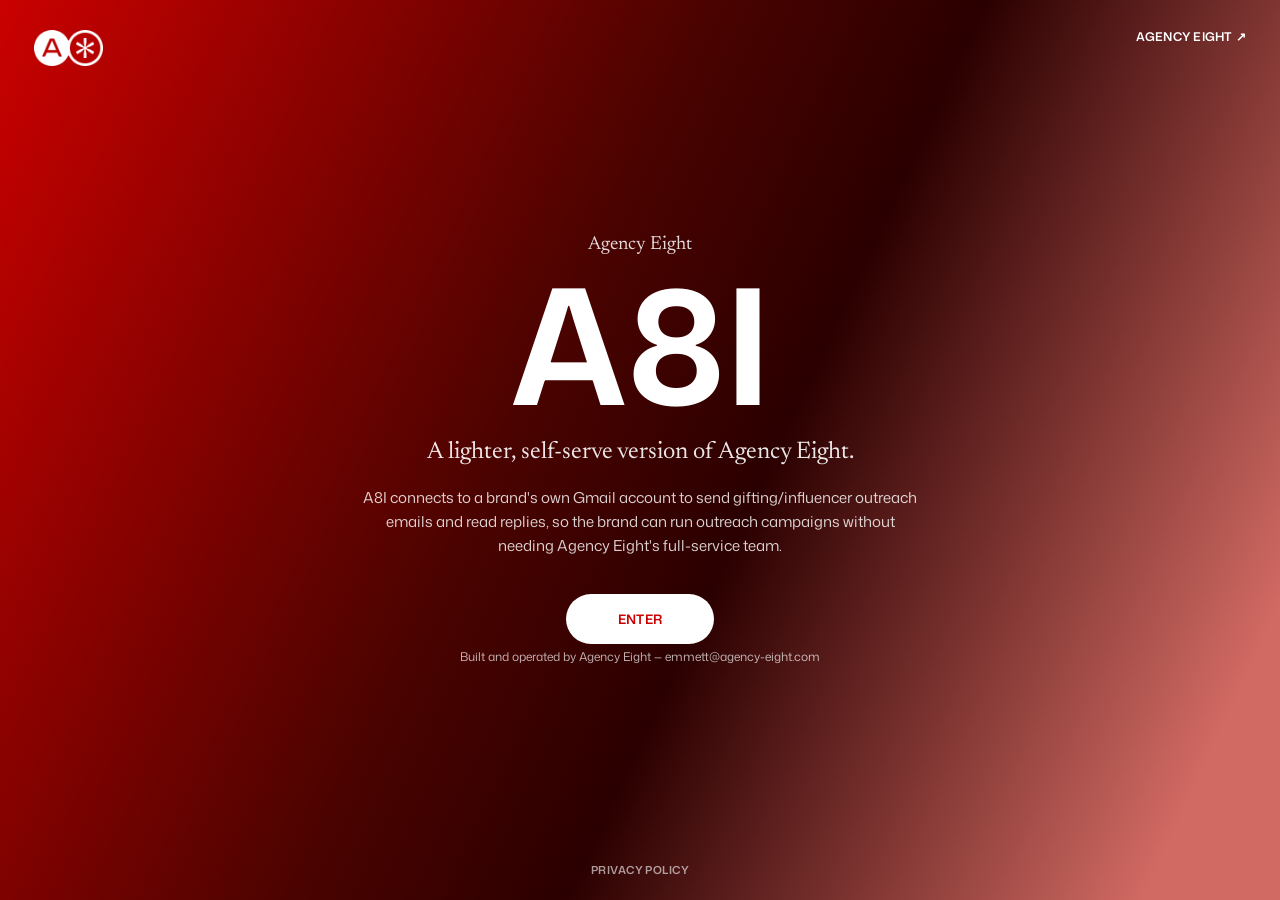
==== commit 740a496a: "Describe A8I's Gmail integration on the public homepage CASA verification requires the OAuth consent" ====
--- a/docs/index.html
+++ b/docs/index.html
@@ -14,7 +14,12 @@
   <div class="splash-eyebrow">Agency Eight</div>
   <h1 class="splash-title">A8I</h1>
   <p class="splash-sub">A lighter, self-serve version of Agency Eight.</p>
+  <p class="splash-desc">A8I connects to a brand's own Gmail account to send
+  gifting/influencer outreach emails and read replies, so the brand can run
+  outreach campaigns without needing Agency Eight's full-service team.</p>
   <button class="splash-enter" id="enter-btn" type="button">Enter</button>
+  <p class="splash-contact">Built and operated by Agency Eight —
+  <a href="mailto:emmett@agency-eight.com">emmett@agency-eight.com</a></p>
   <a class="splash-privacy-link" href="privacy.html">Privacy Policy</a>
 </div>
 <script>
--- a/docs/style.css
+++ b/docs/style.css
@@ -679,6 +679,11 @@
   .page-nav-label { display: none; }
   .page-nav { padding: 12px 10px; }
 }
+@media (max-width: 760px) {
+  .inbox-layout { flex-direction: column; gap: 14px; }
+  .inbox-sidebar { position: static; flex-direction: row; flex-wrap: wrap; width: 100%; }
+  .inbox-cat-btn { width: auto; }
+}
 
 /* ── Splash / landing page ──────────────────────────────────────────── */
 html, body { height: 100%; }
@@ -703,6 +708,9 @@
 .splash-eyebrow { font-family: var(--accent-serif); color: rgba(255,255,255,.85); font-size: 19px; margin-bottom: 14px; }
 .splash-title { font-family: var(--display); font-size: clamp(70px, 14vw, 160px); font-weight: 650; color: var(--white); line-height: .95; margin-bottom: 20px; }
 .splash-sub { font-family: var(--accent-serif); color: rgba(255,255,255,.9); font-size: clamp(16px, 2.4vw, 24px); margin-bottom: 44px; }
+.splash-desc { color: rgba(255,255,255,.82); font-size: 15px; line-height: 1.6; max-width: 560px; margin: -22px 0 36px; }
+.splash-contact { color: rgba(255,255,255,.7); font-size: 12px; margin-top: 4px; }
+.splash-contact a { color: inherit; }
 .splash-enter {
   background: var(--white); color: var(--red); padding: 16px 52px; border-radius: 999px;
   font-family: var(--display); font-weight: 600; letter-spacing: .03em; text-transform: uppercase; font-size: 13px;
@@ -718,28 +726,47 @@
 
 /* ── Outreach / Inbox (mockup) ───────────────────────────────────────────── */
 .mock-flag { font-size: 9px; font-weight: 700; letter-spacing: .04em; text-transform: uppercase; color: var(--amber); background: rgba(184,105,10,.1); border: 1px solid rgba(184,105,10,.3); border-radius: 20px; padding: 2px 8px; margin-left: 8px; vertical-align: middle; }
-.inbox-mock-note {
-  display: flex; align-items: center; gap: 10px; font-size: 12.5px; color: var(--dim);
-  background: rgba(184,105,10,.06); border: 1px solid rgba(184,105,10,.25); border-radius: 10px;
-  padding: 12px 16px; margin-bottom: 24px;
-}
-.inbox-mock-note strong { color: var(--black); }
-.inbox-mock-note .btn-icon { margin-left: auto; flex-shrink: 0; }
-.inbox-section { margin-bottom: 30px; }
-.inbox-section-head { display: flex; align-items: baseline; gap: 10px; padding-bottom: 10px; border-bottom: 1px solid var(--line); margin-bottom: 4px; }
-.inbox-section-label { font-weight: 700; font-size: 14px; text-transform: uppercase; letter-spacing: .02em; }
-.inbox-section-count { font-size: 12px; font-weight: 700; color: var(--white); background: var(--red); border-radius: 20px; padding: 1px 9px; }
-.inbox-section-hint { font-size: 12px; margin-left: 4px; }
+.inbox-layout { display: flex; gap: 28px; align-items: flex-start; }
+.inbox-sidebar { flex: 0 0 180px; display: flex; flex-direction: column; gap: 2px; position: sticky; top: 90px; }
+.inbox-cat-btn {
+  display: flex; align-items: center; justify-content: space-between; gap: 8px;
+  width: 100%; text-align: left; background: none; border: none; cursor: pointer;
+  font-size: 13px; color: var(--dim); padding: 9px 10px; border-radius: 8px;
+}
+.inbox-cat-btn:hover { background: rgba(0,0,0,.03); color: var(--black); }
+.inbox-cat-btn.active { background: rgba(202,1,0,.07); color: var(--red); font-weight: 700; }
+.inbox-cat-count { font-size: 11px; color: var(--dim); }
+.inbox-cat-count.unread { font-weight: 700; color: var(--white); background: var(--red); border-radius: 20px; padding: 1px 7px; }
+.inbox-main { flex: 1 1 auto; min-width: 0; }
+.inbox-main-toolbar { display: flex; align-items: center; gap: 10px; padding-bottom: 10px; border-bottom: 1px solid var(--line); margin-bottom: 4px; }
+.inbox-main-toolbar .btn-icon { margin-left: auto; }
 .inbox-empty { font-size: 13px; padding: 14px 0; }
 .inbox-rows { border-top: 1px solid var(--line); }
 .inbox-row { border-bottom: 1px solid var(--line); }
 .inbox-row-head { display: flex; align-items: center; gap: 14px; padding: 14px 4px; cursor: pointer; }
 .inbox-row-head:hover { background: rgba(0,0,0,.02); }
 .inbox-row.open .inbox-row-head { background: rgba(202,1,0,.04); }
-.inbox-row-name { font-weight: 700; font-size: 13.5px; flex-shrink: 0; min-width: 130px; }
+.inbox-unread-dot { width: 7px; height: 7px; border-radius: 50%; background: var(--red); flex-shrink: 0; opacity: 0; }
+.inbox-row.unread .inbox-unread-dot { opacity: 1; }
+.inbox-row-name { font-size: 13.5px; flex-shrink: 0; min-width: 130px; }
+.inbox-row.unread .inbox-row-name, .inbox-row.unread .inbox-row-snippet { font-weight: 700; color: var(--black); }
 .inbox-row-handle { font-size: 12px; flex-shrink: 0; min-width: 130px; }
-.inbox-row-snippet { font-size: 12.5px; flex: 1 1 auto; overflow: hidden; text-overflow: ellipsis; white-space: nowrap; }
-.inbox-sim-group { display: flex; gap: 6px; flex-shrink: 0; }
+.inbox-row-snippet { font-size: 12.5px; font-weight: 400; flex: 1 1 auto; overflow: hidden; text-overflow: ellipsis; white-space: nowrap; }
+.inbox-row-time { font-size: 11px; flex-shrink: 0; }
+.sent-row .inbox-row-head { cursor: pointer; }
+.badge { font-size: 9.5px; font-weight: 700; letter-spacing: .02em; text-transform: uppercase; border-radius: 20px; padding: 2px 9px; flex-shrink: 0; margin-left: 2px; }
+.badge-green { color: var(--green); background: rgba(26,122,26,.1); border: 1px solid rgba(26,122,26,.3); }
+.provider-pick-row { display: flex; gap: 12px; margin-top: 4px; }
+.provider-pick-btn {
+  flex: 1 1 0; display: flex; flex-direction: column; gap: 4px; align-items: flex-start;
+  background: var(--white); border: 1.5px solid var(--line); border-radius: 10px;
+  padding: 16px 18px; cursor: pointer; text-align: left;
+}
+.provider-pick-btn strong { font-size: 14px; }
+.provider-pick-btn:hover { border-color: var(--red); }
+.badge-amber { color: var(--amber); background: rgba(184,105,10,.1); border: 1px solid rgba(184,105,10,.3); }
+.badge-muted { color: var(--dim); background: rgba(0,0,0,.04); border: 1px solid var(--line); }
+.inbox-sim-group { display: flex; align-items: center; gap: 6px; flex-wrap: wrap; margin-top: 4px; }
 .inbox-sim-btn {
   font-size: 10px; font-weight: 600; letter-spacing: .02em; text-transform: uppercase;
   border: 1px solid var(--line); color: var(--dim); background: var(--white); border-radius: 20px;
